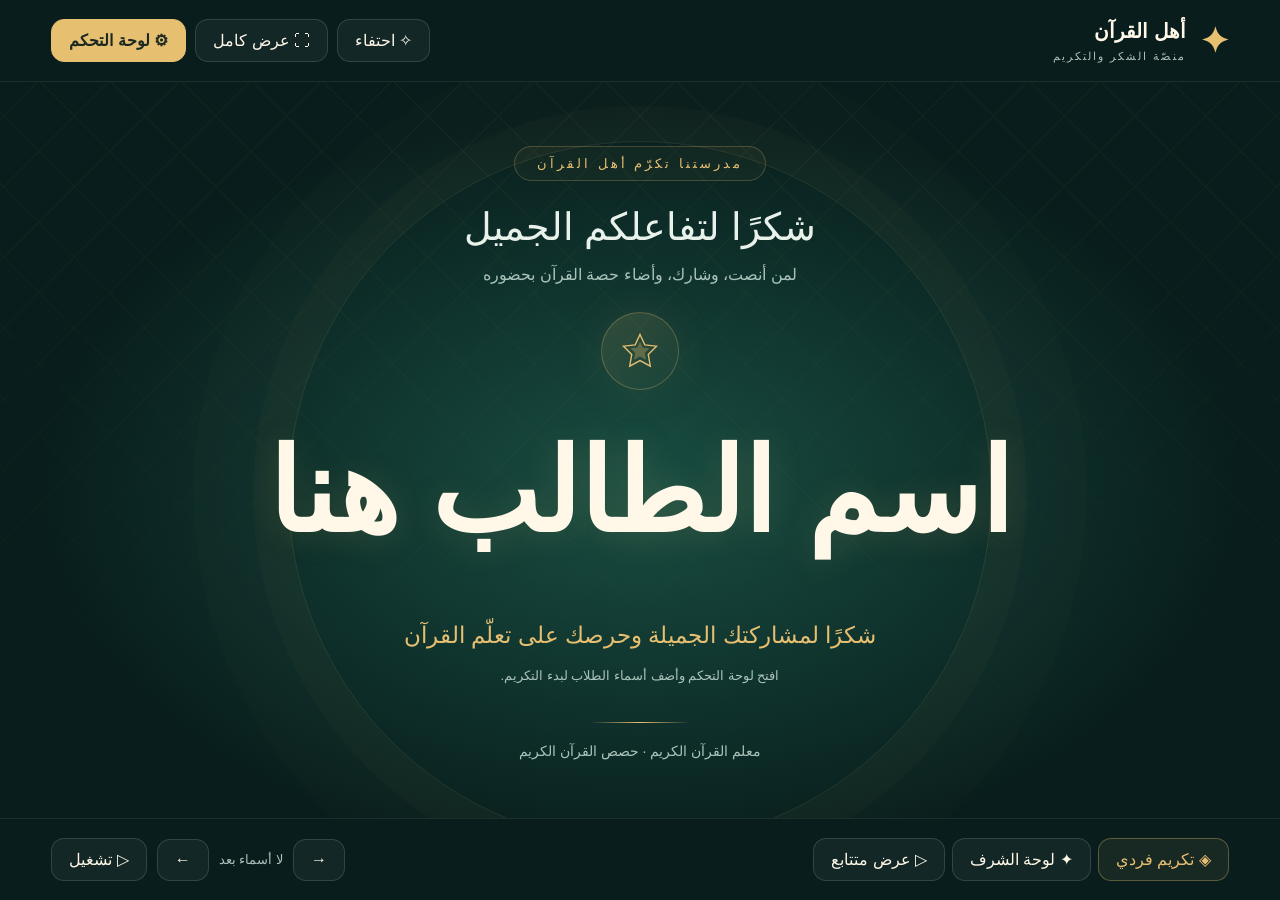
==== index.html @ ede88cbd "Add animated Arabic Quran appreciation board" ====
<!doctype html><html lang="ar" dir="rtl"><head><meta charset="utf-8"><meta name="viewport" content="width=device-width,initial-scale=1"><meta name="color-scheme" content="dark"><title>أهل القرآن — منصّة التكريم</title><style>
:root{--bg:#081d1c;--accent:#e7bf71;--glow:#2d8971;--text:#fff8e8;--muted:#aac3bb;--size:115px;--speed:7s}*{box-sizing:border-box}body{margin:0;background:var(--bg);color:var(--text);font-family:Tahoma,'Segoe UI',sans-serif;min-height:100dvh}button,input,select,textarea{font:inherit}button{cursor:pointer;border:1px solid #ffffff22;background:#ffffff0c;color:inherit;border-radius:13px;padding:11px 17px}button:hover{background:#ffffff18}button:focus-visible,input:focus-visible,select:focus-visible,textarea:focus-visible{outline:3px solid var(--accent);outline-offset:3px}[hidden]{display:none!important}.gold{background:var(--accent);border-color:var(--accent);color:#1b2821;font-weight:bold}.top{height:82px;display:flex;justify-content:space-between;align-items:center;padding:16px 4vw;border-bottom:1px solid #ffffff14;position:relative;z-index:2}.brand{display:flex;gap:14px;align-items:center;font-size:20px;font-weight:bold}.logo{color:var(--accent);font-size:35px}.brand small{display:block;font-weight:normal;font-size:11px;color:var(--muted);margin-top:7px;letter-spacing:2px}.tools{display:flex;gap:9px;align-items:center}.stage{min-height:calc(100dvh - 164px);position:relative;overflow:hidden;display:flex;flex-direction:column;align-items:center;justify-content:center;padding:40px 7vw 30px;text-align:center;isolation:isolate}.stage:before{content:'';position:absolute;inset:0;z-index:-2;background:radial-gradient(ellipse at 50% 55%,var(--glow),transparent 67%);opacity:.45}.pattern{position:absolute;inset:0;z-index:-1;opacity:.05;background-image:repeating-linear-gradient(45deg,transparent 0,transparent 48px,var(--accent) 49px,transparent 50px),repeating-linear-gradient(-45deg,transparent 0,transparent 48px,var(--accent) 49px,transparent 50px);mask-image:linear-gradient(to bottom,black,transparent)}.orb{position:absolute;width:55vw;height:55vw;border:1px solid #e7bf7120;border-radius:50%;top:8%;z-index:-1;box-shadow:0 0 0 35px #e7bf7105,0 0 0 95px #e7bf7103}.kicker{color:var(--accent);font-size:13px;letter-spacing:3px;padding:9px 22px;border:1px solid #e7bf713b;border-radius:50px;background:#e7bf7109}.stage h1{font-size:clamp(25px,3vw,42px);margin:23px 0 0;font-weight:normal;color:#e9f1eb}.sub{font-size:16px;color:var(--muted);margin:12px 0 23px;line-height:1.8}.medal{position:relative;display:grid;place-items:center;width:78px;height:78px;margin:0 auto 16px;color:var(--accent);border:1px solid #e7bf7144;border-radius:50%;background:linear-gradient(145deg,#e7bf7128,#e7bf7106);box-shadow:0 0 45px #e7bf7116}.medal svg{width:44px;height:44px}.name-wrap{width:100%;min-height:155px;display:grid;place-items:center}.hero-name{font-size:clamp(38px,8vw,var(--size));line-height:1.5;margin:0;max-width:100%;overflow-wrap:anywhere;color:var(--text);text-shadow:0 3px 35px #e7bf7125;font-weight:bold}.hero-name.enter{animation:nameIn 1.1s cubic-bezier(.16,1,.3,1) both}.class-line{display:flex;gap:12px;justify-content:center;align-items:center;flex-wrap:wrap;margin:13px 0 23px;color:var(--muted);font-size:17px}.class-line span{border:1px solid #ffffff19;background:#ffffff05;padding:7px 16px;border-radius:10px}.reason{color:var(--accent);font-size:23px;line-height:1.8;margin:0 auto;max-width:950px}.divider{width:100px;height:1px;background:linear-gradient(to right,transparent,var(--accent),transparent);margin:26px auto 16px}.signature{color:var(--muted);font-size:14px;line-height:1.8}.footer{min-height:82px;padding:15px 4vw;display:flex;align-items:center;justify-content:space-between;gap:15px;border-top:1px solid #ffffff14;position:relative;z-index:2}.mode-tabs{display:flex;gap:7px}.mode-tabs .active{border-color:#e7bf7155;background:#e7bf7112;color:var(--accent)}.navigation{display:flex;align-items:center;gap:10px}.counter{font-size:13px;color:var(--muted);min-width:60px}.progress{position:absolute;bottom:0;right:0;height:3px;background:var(--accent);width:0}.progress.running{animation:progress var(--speed) linear}.sparkles{position:absolute;inset:0;pointer-events:none;overflow:hidden}.spark{position:absolute;color:var(--accent);font-size:16px;opacity:0;animation:sparkle 4s ease-in-out infinite}.wall{display:grid;grid-template-columns:repeat(3,1fr);gap:18px;width:100%;margin:15px 0}.honor-card{position:relative;min-height:160px;background:linear-gradient(135deg,#ffffff0b,#ffffff03);border:1px solid #e7bf7133;border-radius:23px;padding:24px 18px;color:inherit;overflow:hidden;text-align:center;animation:nameIn .8s both}.honor-card:before{content:'✦';position:absolute;top:-18px;left:6px;font-size:100px;color:#e7bf7108}.honor-card b{display:block;font-size:clamp(23px,2.5vw,42px);line-height:1.6;overflow-wrap:anywhere}.honor-card small{display:block;color:var(--muted);margin-top:10px}.honor-card em{display:block;font-style:normal;color:var(--accent);font-size:13px;margin-top:10px}.drawer-backdrop{position:fixed;inset:0;background:#0008;backdrop-filter:blur(8px);z-index:20}.drawer{position:fixed;top:0;right:0;bottom:0;width:min(530px,100%);background:#0c2423;border-left:1px solid #ffffff20;z-index:21;overflow:auto;padding:26px;color:#f7f9f5;box-shadow:-20px 0 80px #0005}.drawer-header{display:flex;align-items:center;justify-content:space-between;position:sticky;top:-26px;background:#0c2423;padding:16px 0;z-index:2}.drawer h2{font-size:24px;margin:0}.section{padding:20px 0;border-top:1px solid #ffffff14}.section h3{font-size:15px;color:#e7bf71;margin:0 0 16px}.field{display:block;font-size:13px;color:#b7cec7;margin-bottom:13px}.field input,.field select,.field textarea{display:block;width:100%;margin-top:7px;border:1px solid #ffffff24;border-radius:11px;padding:11px;background:#071b1a;color:white;line-height:1.6}.field textarea{resize:vertical;min-height:115px}.row{display:flex;gap:12px}.row>*{flex:1;min-width:0}.hint{font-size:12px;color:#8dada3;line-height:1.8;margin:8px 0}.roster{margin-top:14px}.student-row{display:flex;gap:8px;align-items:center;border:1px solid #ffffff12;border-radius:12px;padding:9px;margin:7px 0}.student-row input{accent-color:#e7bf71;width:20px;height:20px}.student-row .student-info{flex:1;min-width:0}.student-info b{font-size:14px;overflow-wrap:anywhere}.student-info small{display:block;font-size:11px;color:#98b5ac;margin-top:4px}.student-row button{padding:5px 8px;font-size:12px}.toast{position:fixed;bottom:28px;left:50%;transform:translateX(-50%);background:#e7bf71;color:#142823;padding:13px 24px;z-index:30;border-radius:13px;box-shadow:0 8px 35px #0005;font-size:14px}.presentation .top,.presentation .footer{display:none}.presentation .stage{min-height:100dvh}.present-exit{position:fixed;left:18px;top:18px;z-index:9;opacity:.3}.present-exit:hover,.present-exit:focus-visible{opacity:1}.empty-note{font-size:13px;color:var(--muted);margin-top:12px}.theme-night{--bg:#101b35;--glow:#344e91;--accent:#d2c1ff;--muted:#bac5e3;--text:#fffaff}.theme-rose{--bg:#321629;--glow:#8b395a;--accent:#ffd19c;--muted:#d8b4c7;--text:#fff8f2}@keyframes nameIn{from{opacity:0;transform:translateY(32px) scale(.95);filter:blur(6px)}to{opacity:1;transform:none;filter:none}}@keyframes sparkle{50%{opacity:.55;transform:translateY(-14px) rotate(20deg)}}@keyframes progress{to{width:100%}}@media(max-width:750px){.top{height:auto;gap:12px;flex-wrap:wrap;padding:16px 20px}.brand{font-size:17px}.tools button{font-size:12px;padding:9px 12px}.stage{min-height:calc(100dvh - 190px);padding:28px 20px}.hero-name{font-size:clamp(38px,9vw,70px)}.name-wrap{min-height:100px}.reason{font-size:19px}.wall{grid-template-columns:repeat(2,1fr);gap:10px}.honor-card{padding:17px 10px;min-height:135px}.footer{flex-direction:column;padding:12px;gap:10px}.mode-tabs button{font-size:12px}.class-line{font-size:13px}.drawer{padding:20px}.sub{font-size:13px}.kicker{letter-spacing:1px}}@media(max-width:400px){.wall{grid-template-columns:1fr}.tools{flex-wrap:wrap}.drawer .row{flex-wrap:wrap}.drawer .row>*{flex-basis:100%}}@media(prefers-reduced-motion:reduce){*,*:before,*:after{animation:none!important;transition:none!important}.hero-name.enter{opacity:1;filter:none}.spark{display:none}}body.calm *{animation:none!important;transition:none!important}body.calm .spark{display:none}@media print{body{background:white!important;color:#123}.top,.footer,.drawer,.drawer-backdrop,.sparkles,.present-exit,.toast,.progress,.orb,.pattern{display:none!important}.stage{min-height:90vh;border:6px double #aa894c;color:#123;background:white;page-break-inside:avoid}.stage h1,.hero-name{color:#123!important;text-shadow:none}.reason,.kicker{color:#8a6729}.signature,.sub,.class-line{color:#567}.wall{grid-template-columns:repeat(2,1fr)}.honor-card{color:#123;border:1px solid #aa894c}.honor-card small{color:#456}.stage:before{display:none}}
</style></head><body><header class="top"><div class="brand"><span class="logo">✦</span><div>أهل القرآن<small>منصّة الشكر والتكريم</small></div></div><div class="tools"><button id="celebrate">✧ احتفاء</button><button id="present">⛶ عرض كامل</button><button class="gold" id="settings">⚙ لوحة التحكم</button></div></header><main class="stage" id="stage"><div class="pattern"></div><div class="orb"></div><div class="sparkles" id="sparkles" aria-hidden="true"></div><span class="kicker" id="schoolText"></span><h1 id="titleText"></h1><p class="sub" id="introText"></p><section id="spotlight" style="width:100%"><div class="medal"><svg viewBox="0 0 64 64" fill="none" aria-hidden="true"><path d="m32 8 7 15 17 2-12 12 3 17-15-8-15 8 3-17L8 25l17-2Z" stroke="currentColor" stroke-width="2"/><path d="m32 18 4 9 10 1-7 7 2 10-9-5-9 5 2-10-7-7 10-1Z" fill="currentColor" opacity=".3"/></svg></div><div class="name-wrap"><h2 class="hero-name enter" id="heroName"></h2></div><div class="class-line" id="classText"></div><p class="reason" id="reasonText"></p><p class="empty-note" id="emptyText" hidden>افتح لوحة التحكم وأضف أسماء الطلاب لبدء التكريم.</p></section><section class="wall" id="wall" hidden aria-label="لوحة المكرمين"></section><div class="divider"></div><div class="signature" id="signature"></div><div class="progress" id="progress"></div></main><footer class="footer"><div class="mode-tabs"><button data-mode="spotlight" class="active">◈ تكريم فردي</button><button data-mode="wall">✦ لوحة الشرف</button><button data-mode="carousel">▷ عرض متتابع</button></div><div class="navigation"><button id="previous" aria-label="الطالب السابق">→</button><span class="counter" id="counter"></span><button id="next" aria-label="الطالب التالي">←</button><button id="play">▷ تشغيل</button></div></footer><button class="present-exit" id="exitPresent" hidden>خروج من العرض · Esc</button><div class="drawer-backdrop" id="backdrop" hidden></div><aside class="drawer" id="drawer" hidden role="dialog" aria-modal="true" aria-labelledby="drawerTitle"><div class="drawer-header"><h2 id="drawerTitle">لوحة التحكم</h2><button id="closeSettings" aria-label="إغلاق لوحة التحكم">✕</button></div><div class="section"><h3>١ · هوية اللوحة</h3><label class="field">اسم المدرسة<input id="school" maxlength="100"></label><label class="field">عنوان التكريم<input id="heading" maxlength="100"></label><label class="field">عبارة التقديم<input id="intro" maxlength="180"></label><label class="field">عبارة الشكر الافتراضية<input id="message" maxlength="200"></label><div class="row"><label class="field">اسم المعلم<input id="teacher" maxlength="100"></label><label class="field">عنوان الحصة أو السورة<input id="lesson" maxlength="100"></label></div></div><div class="section"><h3>٢ · الطلاب والشُّعب</h3><div class="row"><label class="field">الصف<input id="newGrade" placeholder="الصف الأول" maxlength="50"></label><label class="field">الشعبة<input id="newSection" placeholder="أ" maxlength="50"></label></div><label class="field">الأسماء — اسم في كل سطر<textarea id="newNames" placeholder="اكتب أو الصق أسماء الطلاب هنا" maxlength="30000"></textarea></label><label class="field">سبب التكريم لهذه الأسماء<input id="newReason" placeholder="تفاعل جميل وتسميع متقن" maxlength="200"></label><button class="gold" id="addStudents">＋ إضافة الأسماء</button><p class="hint">يمكن جمع أكثر من صف وشعبة. الأسماء المحددة فقط تدخل العرض. اضغط الاسم لاختياره، أو «تعديل» لتحديث بياناته.</p><div class="row"><label class="field">تصفية الصف والشعبة<select id="classFilter"><option value="all">الكل</option></select></label><label class="field">البحث عن طالب<input id="search" placeholder="ابحث بالاسم"></label></div><div class="row"><button id="selectAll">تحديد النتائج</button><button id="deselectAll">إلغاء تحديد النتائج</button></div><button id="onlyFilter" style="width:100%;margin-top:10px">تكريم نتائج هذه الشعبة فقط</button><div id="roster" class="roster"></div><div id="editBox" hidden><h3 style="margin-top:20px">تعديل الطالب</h3><label class="field">الاسم<input id="editName" maxlength="140"></label><div class="row"><label class="field">الصف<input id="editGrade" maxlength="50"></label><label class="field">الشعبة<input id="editSection" maxlength="50"></label></div><label class="field">سبب التكريم<input id="editReason" maxlength="200"></label><div class="row"><button class="gold" id="saveStudent">حفظ التعديل</button><button id="cancelEdit">إلغاء</button></div></div></div><div class="section"><h3>٣ · المظهر والحركة</h3><div class="row"><label class="field">القالب<select id="theme"><option value="emerald">زمرد وذهب</option><option value="night">ليل بنفسجي</option><option value="rose">وردي ملكي</option></select></label><label class="field">مدة عرض الاسم<select id="duration"><option value="5">٥ ثوانٍ</option><option value="7">٧ ثوانٍ</option><option value="10">١٠ ثوانٍ</option><option value="15">١٥ ثانية</option></select></label></div><label class="field">حجم الاسم <input id="fontSize" type="range" min="65" max="180" step="5"></label><label class="field"><input id="motion" type="checkbox" style="display:inline;width:auto"> تفعيل الحركات والمؤثرات</label><p class="hint">يحترم العرض إعداد تقليل الحركة في الجهاز. العرض المتتابع يحتاج ضغط «تشغيل». لا توجد أصوات أثناء التلاوة.</p></div><div class="section"><h3>٤ · حفظ وطباعة</h3><div class="row"><button id="export">تنزيل نسخة البيانات</button><button id="import">استيراد نسخة</button></div><input id="importFile" type="file" accept="application/json,.json" hidden><button id="print" style="margin-top:12px;width:100%">طباعة لوحة التكريم الحالية</button><p class="hint">تُحفظ البيانات تلقائيًا في هذا المتصفح فقط. نزّل نسخة احتياطية قبل تغيير الجهاز. مشاركة نسخة البيانات تشارك الأسماء الموجودة فيها. النسخة المنشورة على GitHub تبدأ دون أسماء حقيقية.</p><p id="saveStatus" class="hint" role="status"></p></div></aside><div id="toast" class="toast" role="status" hidden></div>
<script>
'use strict';const $=id=>document.getElementById(id),KEY='quran-honor-board-v1',defaults={school:'مدرستنا تكرّم أهل القرآن',heading:'شكرًا لتفاعلكم الجميل',intro:'لمن أنصت، وشارك، وأضاء حصة القرآن بحضوره',message:'شكرًا لمشاركتك الجميلة وحرصك على تعلّم القرآن',teacher:'معلم القرآن الكريم',lesson:'حصص القرآن الكريم',theme:'emerald',duration:7,fontSize:115,motion:true,students:[]};let state=structuredClone(defaults),mode='spotlight',index=0,timer=null,editId=null,returnFocus=null,toastTimer;
function text(v,max=200){return typeof v==='string'?v.trim().slice(0,max):''}function validate(data){if(!data||typeof data!=='object'||!Array.isArray(data.students)||data.students.length>500)throw Error('صيغة البيانات غير صالحة');const clean={...defaults,students:[]};for(const k of ['school','heading','intro','message','teacher','lesson'])clean[k]=text(data[k])||defaults[k];clean.theme=['emerald','night','rose'].includes(data.theme)?data.theme:'emerald';clean.duration=[5,7,10,15].includes(Number(data.duration))?Number(data.duration):7;clean.fontSize=Math.max(65,Math.min(180,Number(data.fontSize)||115));clean.motion=data.motion!==false;clean.students=data.students.map((p,i)=>({id:crypto.randomUUID(),name:text(p.name,140),grade:text(p.grade,50),section:text(p.section,50),reason:text(p.reason),active:p.active!==false})).filter(p=>p.name);return clean}
try{const raw=localStorage.getItem(KEY);if(raw)state=validate(JSON.parse(raw))}catch{}
function notify(msg){$('toast').textContent=msg;$('toast').hidden=false;clearTimeout(toastTimer);toastTimer=setTimeout(()=>$('toast').hidden=true,3500)}function save(){try{localStorage.setItem(KEY,JSON.stringify(state));$('saveStatus').textContent='✓ محفوظ على هذا الجهاز'}catch{$('saveStatus').textContent='تعذّر الحفظ؛ نزّل نسخة البيانات للاحتفاظ بها.'}}
function selected(){return state.students.filter(s=>s.active)}function applyStyle(){document.body.classList.remove('theme-night','theme-rose');if(state.theme!=='emerald')document.body.classList.add('theme-'+state.theme);document.body.classList.toggle('calm',!state.motion);document.documentElement.style.setProperty('--size',state.fontSize+'px');document.documentElement.style.setProperty('--speed',state.duration+'s')}
function render(){applyStyle();const list=selected();if(index>=list.length)index=0;const p=list[index];$('schoolText').textContent=state.school;$('titleText').textContent=state.heading;$('introText').textContent=state.intro;$('signature').textContent=[state.teacher,state.lesson].filter(Boolean).join(' · ');$('spotlight').hidden=mode==='wall';$('wall').hidden=mode!=='wall';$('heroName').textContent=p?.name||'اسم الطالب هنا';$('heroName').classList.remove('enter');void $('heroName').offsetWidth;$('heroName').classList.add('enter');$('classText').replaceChildren();if(p)for(const value of [p.grade,p.section?'الشعبة '+p.section:''])if(value){const span=document.createElement('span');span.textContent=value;$('classText').append(span)}$('reasonText').textContent=p?.reason||state.message;$('emptyText').hidden=!!p;$('counter').textContent=list.length?(index+1)+' / '+list.length:'لا أسماء بعد';$('next').disabled=$('previous').disabled=mode==='wall'?list.length<=9:list.length<2;$('play').disabled=list.length<2||mode==='wall';document.querySelectorAll('[data-mode]').forEach(b=>{b.classList.toggle('active',b.dataset.mode===mode);b.setAttribute('aria-pressed',b.dataset.mode===mode?'true':'false')});$('wall').replaceChildren();const wallList=list.slice(index,index+9);if(!list.length){const empty=document.createElement('p');empty.textContent='أضف الطلاب من لوحة التحكم لتظهر لوحة الشرف.';$('wall').append(empty)}else for(const [i,s] of wallList.entries()){const card=document.createElement('button');card.className='honor-card';card.style.animationDelay=(i*.08)+'s';const star=document.createElement('span');star.textContent='✦';star.style.color='var(--accent)';const name=document.createElement('b');name.textContent=s.name;const cls=document.createElement('small');cls.textContent=[s.grade,s.section?'الشعبة '+s.section:''].filter(Boolean).join(' · ');const reason=document.createElement('em');reason.textContent=s.reason||state.message;card.append(star,name,cls,reason);card.onclick=()=>{stop();index=list.indexOf(s);mode='spotlight';render()};$('wall').append(card)}if(mode==='wall')$('counter').textContent=list.length?'لوحة '+(Math.floor(index/9)+1)+' / '+Math.ceil(list.length/9):'لا أسماء بعد';$('play').textContent=timer?'Ⅱ إيقاف':'▷ تشغيل';restartProgress();fitName()}
function fitName(){const el=$('heroName'),base=Math.min(state.fontSize,innerWidth*.08);el.style.fontSize='';if(innerWidth>750){let size=Math.min(state.fontSize,innerWidth*.1);el.style.fontSize=size+'px';while(el.scrollHeight>250&&size>46){size-=4;el.style.fontSize=size+'px'}}}
function restartProgress(){const p=$('progress');p.classList.remove('running');void p.offsetWidth;if(timer)p.classList.add('running')}
function stop(){clearInterval(timer);timer=null;$('play').textContent='▷ تشغيل';$('progress').classList.remove('running')}function play(){if(selected().length<2)return;if(mode==='wall')return;mode='carousel';stop();timer=setInterval(()=>{index=(index+1)%selected().length;render()},state.duration*1000);render()}function step(dir){stop();const n=selected().length;if(n){if(mode==='wall'){const pages=Math.ceil(n/9);index=((Math.floor(index/9)+dir+pages)%pages)*9}else index=(index+dir+n)%n;render()}}function openSettings(){stop();returnFocus=document.activeElement;syncForm();renderRoster();$('drawer').hidden=$('backdrop').hidden=false;$('closeSettings').focus()}function closeSettings(){$('drawer').hidden=$('backdrop').hidden=true;returnFocus?.focus()}
function syncForm(){for(const k of ['school','heading','intro','message','teacher','lesson','theme','duration','fontSize'])$(k).value=state[k];$('motion').checked=state.motion}
function rosterFiltered(){const group=$('classFilter').value,search=$('search').value.trim();return state.students.filter(s=>(group==='all'||JSON.stringify([s.grade,s.section])===group)&&(!search||s.name.includes(search)))}
function renderRoster(){const current=$('classFilter').value;const groups=[...new Set(state.students.map(s=>JSON.stringify([s.grade,s.section])))];$('classFilter').replaceChildren(new Option('كل الصفوف والشُّعب','all'));for(const group of groups){const [grade,sec]=JSON.parse(group);$('classFilter').add(new Option([grade||'دون صف',sec?'شعبة '+sec:''].filter(Boolean).join(' · '),group))}$('classFilter').value=groups.includes(current)?current:'all';$('roster').replaceChildren();const filtered=rosterFiltered();if(!filtered.length){const p=document.createElement('p');p.className='hint';p.textContent=state.students.length?'لا نتائج تطابق البحث.':'لم تُضَف أسماء بعد.';$('roster').append(p)}for(const p of filtered){const row=document.createElement('div');row.className='student-row';const check=document.createElement('input');check.type='checkbox';check.checked=p.active;check.setAttribute('aria-label','تكريم '+p.name);check.onchange=()=>{p.active=check.checked;stop();save();render()};const name=document.createElement('button');name.className='student-info';const b=document.createElement('b');b.textContent=p.name;const small=document.createElement('small');small.textContent=[p.grade,p.section?'الشعبة '+p.section:''].filter(Boolean).join(' · ');name.append(b,small);name.onclick=()=>{if(!p.active){p.active=true;save();renderRoster()}index=selected().findIndex(s=>s.id===p.id);mode='spotlight';render();closeSettings()};const edit=document.createElement('button');edit.textContent='تعديل';edit.onclick=()=>{editId=p.id;$('editBox').hidden=false;for(const k of ['Name','Grade','Section','Reason'])$('edit'+k).value=p[k.toLowerCase()];$('editName').focus()};const remove=document.createElement('button');remove.textContent='حذف';remove.setAttribute('aria-label','حذف '+p.name);remove.onclick=()=>{if(!confirm('حذف '+p.name+' من قائمة التكريم؟'))return;state.students=state.students.filter(s=>s.id!==p.id);if(editId===p.id)$('editBox').hidden=true;stop();save();renderRoster();render()};row.append(check,name,edit,remove);$('roster').append(row)}}
$('addStudents').onclick=()=>{const names=[...new Set($('newNames').value.split(/\r?\n/).map(v=>text(v,140)).filter(Boolean))],grade=text($('newGrade').value,50),section=text($('newSection').value,50),reason=text($('newReason').value);if(!names.length){notify('اكتب اسمًا واحدًا على الأقل');return}let count=0;for(const name of names)if(state.students.length<500&&!state.students.some(s=>s.name===name&&s.grade===grade&&s.section===section)){state.students.push({id:crypto.randomUUID(),name,grade,section,reason,active:true});count++}$('newNames').value='';save();renderRoster();render();notify(count?'أُضيف '+count+' طالبًا':'الأسماء موجودة مسبقًا أو بلغت القائمة ٥٠٠ طالب')};
for(const k of ['school','heading','intro','message','teacher','lesson','theme','duration','fontSize'])$(k).addEventListener('input',()=>{state[k]=['duration','fontSize'].includes(k)?Number($(k).value):$(k).value;save();render()});$('motion').onchange=()=>{state.motion=$('motion').checked;save();render()};$('saveStudent').onclick=()=>{const p=state.students.find(s=>s.id===editId);if(!p)return;const name=text($('editName').value,140);if(!name){notify('الاسم مطلوب');return}if(state.students.some(s=>s.id!==p.id&&s.name===name&&s.grade===text($('editGrade').value,50)&&s.section===text($('editSection').value,50))){notify('هذا الاسم موجود في الصف والشعبة نفسها');return}p.name=name;p.grade=text($('editGrade').value,50);p.section=text($('editSection').value,50);p.reason=text($('editReason').value);$('editBox').hidden=true;save();renderRoster();render();notify('تم حفظ التعديل')};$('cancelEdit').onclick=()=>$('editBox').hidden=true;$('search').oninput=renderRoster;$('classFilter').onchange=renderRoster;for(const [id,value]of [['selectAll',true],['deselectAll',false]])$(id).onclick=()=>{for(const p of rosterFiltered())p.active=value;stop();save();renderRoster();render()};
$('onlyFilter').onclick=()=>{const ids=new Set(rosterFiltered().map(p=>p.id));if(!ids.size){notify('لا نتائج لتكريمها');return}for(const p of state.students)p.active=ids.has(p.id);stop();index=0;save();renderRoster();render();notify('تم تخصيص العرض لنتائج التصفية')};$('settings').onclick=openSettings;$('closeSettings').onclick=$('backdrop').onclick=closeSettings;$('next').onclick=()=>step(1);$('previous').onclick=()=>step(-1);$('play').onclick=()=>timer?stop():play();document.querySelectorAll('[data-mode]').forEach(b=>b.onclick=()=>{stop();mode=b.dataset.mode;index=0;render()});$('present').onclick=async()=>{document.body.classList.add('presentation');$('exitPresent').hidden=false;try{await document.documentElement.requestFullscreen()}catch{}fitName()};function exitPresentation(){document.body.classList.remove('presentation');$('exitPresent').hidden=true;if(document.fullscreenElement)document.exitFullscreen().catch(()=>{});fitName()}$('exitPresent').onclick=exitPresentation;document.addEventListener('fullscreenchange',()=>{if(!document.fullscreenElement)exitPresentation()});$('celebrate').onclick=()=>{if(!state.motion)return;for(const s of $('sparkles').children){s.style.animation='none';void s.offsetWidth;s.style.animation='sparkle 2s ease-in-out 2';s.style.fontSize='28px'}};
$('export').onclick=()=>{const blob=new Blob([JSON.stringify({version:1,...state},null,2)],{type:'application/json'}),url=URL.createObjectURL(blob),a=document.createElement('a');a.href=url;a.download='بيانات لوحة تكريم القرآن.json';a.click();setTimeout(()=>URL.revokeObjectURL(url),1000);notify('تم تنزيل نسخة البيانات')};$('import').onclick=()=>$('importFile').click();$('importFile').onchange=async e=>{const file=e.target.files[0];if(!file)return;try{if(file.size>1000000)throw Error();const next=validate(JSON.parse(await file.text()));if(!confirm('استبدال بيانات اللوحة بالنسخة المختارة؟ نزّل نسخة بياناتك الحالية إن احتجتها.'))return;stop();state=next;index=0;save();syncForm();renderRoster();render();notify('تم استيراد البيانات')}catch{notify('تعذّر الاستيراد: اختر نسخة JSON صالحة من هذه اللوحة')}finally{e.target.value=''}};$('print').onclick=()=>{closeSettings();stop();window.print()};
document.addEventListener('keydown',e=>{const editable=['INPUT','TEXTAREA','SELECT'].includes(document.activeElement?.tagName);if(e.key==='Escape'){if(!$('drawer').hidden)closeSettings();else exitPresentation();return}if(!$('drawer').hidden){if(e.key==='Tab'){const nodes=[...$('drawer').querySelectorAll('button,input,select,textarea')].filter(n=>!n.disabled&&n.getClientRects().length),first=nodes[0],last=nodes.at(-1);if(e.shiftKey&&document.activeElement===first){e.preventDefault();last.focus()}else if(!e.shiftKey&&document.activeElement===last){e.preventDefault();first.focus()}}return}if(editable)return;if(e.key==='ArrowLeft'){e.preventDefault();step(1)}if(e.key==='ArrowRight'){e.preventDefault();step(-1)}if(e.code==='Space'){e.preventDefault();timer?stop():play()}});window.addEventListener('resize',fitName);document.addEventListener('visibilitychange',()=>{if(document.hidden)stop()});for(let i=0;i<22;i++){const s=document.createElement('span');s.className='spark';s.textContent=i%3?'✦':'·';s.style.left=(Math.random()*100)+'%';s.style.top=(Math.random()*100)+'%';s.style.animationDelay=(Math.random()*5)+'s';$('sparkles').append(s)}syncForm();render();
</script></body></html>
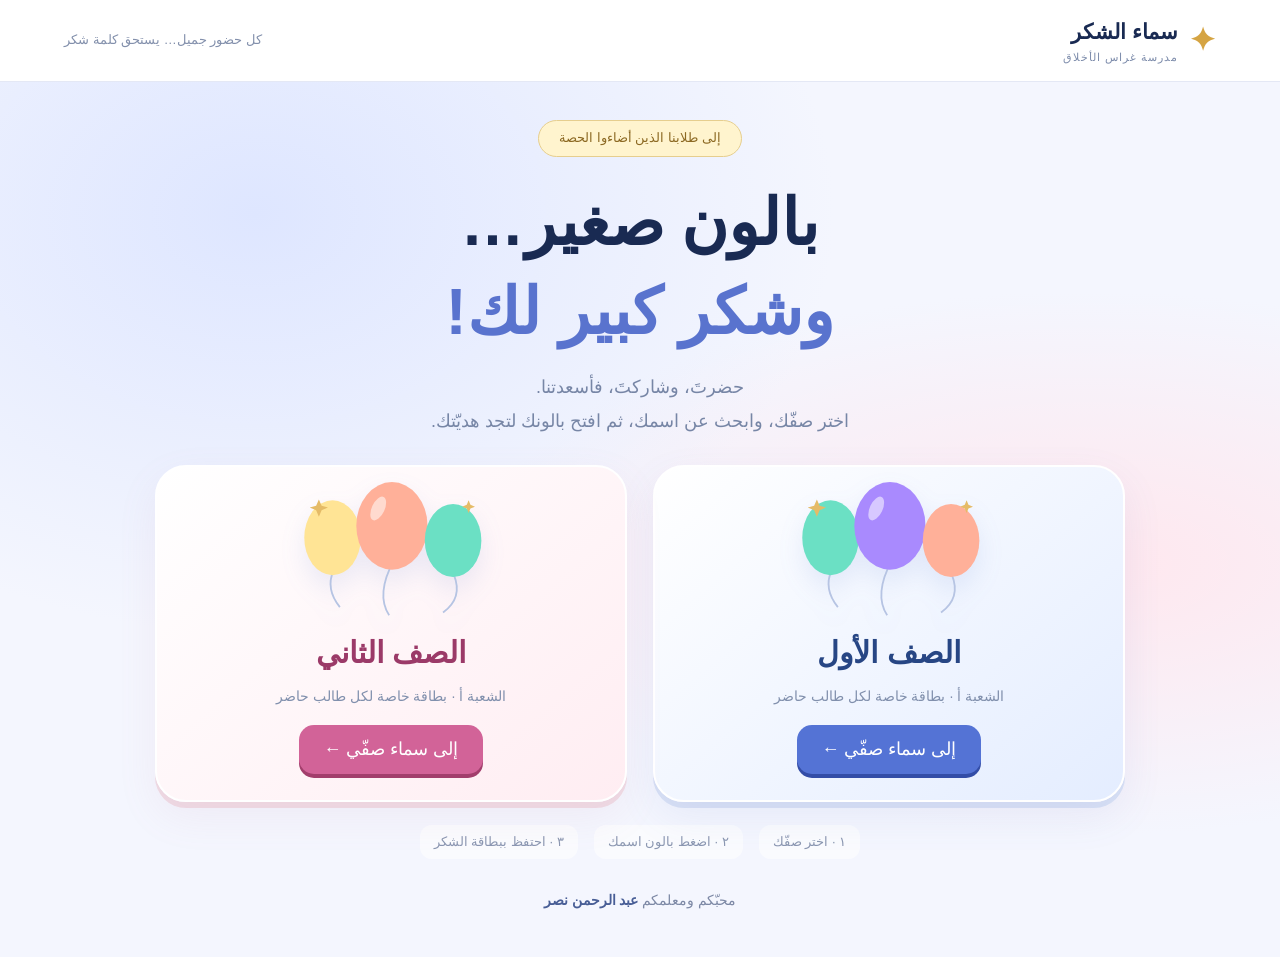
==== commit 2e9c9622: "Replace teacher dashboard with student balloon thank-you experience and approved attendee names" ====
--- a/index.html
+++ b/index.html
@@ -1,22 +1,18 @@
-<!doctype html><html lang="ar" dir="rtl"><head><meta charset="utf-8"><meta name="viewport" content="width=device-width,initial-scale=1"><meta name="color-scheme" content="dark"><title>أهل القرآن — منصّة التكريم</title><style>
-:root{--bg:#081d1c;--accent:#e7bf71;--glow:#2d8971;--text:#fff8e8;--muted:#aac3bb;--size:115px;--speed:7s}*{box-sizing:border-box}body{margin:0;background:var(--bg);color:var(--text);font-family:Tahoma,'Segoe UI',sans-serif;min-height:100dvh}button,input,select,textarea{font:inherit}button{cursor:pointer;border:1px solid #ffffff22;background:#ffffff0c;color:inherit;border-radius:13px;padding:11px 17px}button:hover{background:#ffffff18}button:focus-visible,input:focus-visible,select:focus-visible,textarea:focus-visible{outline:3px solid var(--accent);outline-offset:3px}[hidden]{display:none!important}.gold{background:var(--accent);border-color:var(--accent);color:#1b2821;font-weight:bold}.top{height:82px;display:flex;justify-content:space-between;align-items:center;padding:16px 4vw;border-bottom:1px solid #ffffff14;position:relative;z-index:2}.brand{display:flex;gap:14px;align-items:center;font-size:20px;font-weight:bold}.logo{color:var(--accent);font-size:35px}.brand small{display:block;font-weight:normal;font-size:11px;color:var(--muted);margin-top:7px;letter-spacing:2px}.tools{display:flex;gap:9px;align-items:center}.stage{min-height:calc(100dvh - 164px);position:relative;overflow:hidden;display:flex;flex-direction:column;align-items:center;justify-content:center;padding:40px 7vw 30px;text-align:center;isolation:isolate}.stage:before{content:'';position:absolute;inset:0;z-index:-2;background:radial-gradient(ellipse at 50% 55%,var(--glow),transparent 67%);opacity:.45}.pattern{position:absolute;inset:0;z-index:-1;opacity:.05;background-image:repeating-linear-gradient(45deg,transparent 0,transparent 48px,var(--accent) 49px,transparent 50px),repeating-linear-gradient(-45deg,transparent 0,transparent 48px,var(--accent) 49px,transparent 50px);mask-image:linear-gradient(to bottom,black,transparent)}.orb{position:absolute;width:55vw;height:55vw;border:1px solid #e7bf7120;border-radius:50%;top:8%;z-index:-1;box-shadow:0 0 0 35px #e7bf7105,0 0 0 95px #e7bf7103}.kicker{color:var(--accent);font-size:13px;letter-spacing:3px;padding:9px 22px;border:1px solid #e7bf713b;border-radius:50px;background:#e7bf7109}.stage h1{font-size:clamp(25px,3vw,42px);margin:23px 0 0;font-weight:normal;color:#e9f1eb}.sub{font-size:16px;color:var(--muted);margin:12px 0 23px;line-height:1.8}.medal{position:relative;display:grid;place-items:center;width:78px;height:78px;margin:0 auto 16px;color:var(--accent);border:1px solid #e7bf7144;border-radius:50%;background:linear-gradient(145deg,#e7bf7128,#e7bf7106);box-shadow:0 0 45px #e7bf7116}.medal svg{width:44px;height:44px}.name-wrap{width:100%;min-height:155px;display:grid;place-items:center}.hero-name{font-size:clamp(38px,8vw,var(--size));line-height:1.5;margin:0;max-width:100%;overflow-wrap:anywhere;color:var(--text);text-shadow:0 3px 35px #e7bf7125;font-weight:bold}.hero-name.enter{animation:nameIn 1.1s cubic-bezier(.16,1,.3,1) both}.class-line{display:flex;gap:12px;justify-content:center;align-items:center;flex-wrap:wrap;margin:13px 0 23px;color:var(--muted);font-size:17px}.class-line span{border:1px solid #ffffff19;background:#ffffff05;padding:7px 16px;border-radius:10px}.reason{color:var(--accent);font-size:23px;line-height:1.8;margin:0 auto;max-width:950px}.divider{width:100px;height:1px;background:linear-gradient(to right,transparent,var(--accent),transparent);margin:26px auto 16px}.signature{color:var(--muted);font-size:14px;line-height:1.8}.footer{min-height:82px;padding:15px 4vw;display:flex;align-items:center;justify-content:space-between;gap:15px;border-top:1px solid #ffffff14;position:relative;z-index:2}.mode-tabs{display:flex;gap:7px}.mode-tabs .active{border-color:#e7bf7155;background:#e7bf7112;color:var(--accent)}.navigation{display:flex;align-items:center;gap:10px}.counter{font-size:13px;color:var(--muted);min-width:60px}.progress{position:absolute;bottom:0;right:0;height:3px;background:var(--accent);width:0}.progress.running{animation:progress var(--speed) linear}.sparkles{position:absolute;inset:0;pointer-events:none;overflow:hidden}.spark{position:absolute;color:var(--accent);font-size:16px;opacity:0;animation:sparkle 4s ease-in-out infinite}.wall{display:grid;grid-template-columns:repeat(3,1fr);gap:18px;width:100%;margin:15px 0}.honor-card{position:relative;min-height:160px;background:linear-gradient(135deg,#ffffff0b,#ffffff03);border:1px solid #e7bf7133;border-radius:23px;padding:24px 18px;color:inherit;overflow:hidden;text-align:center;animation:nameIn .8s both}.honor-card:before{content:'✦';position:absolute;top:-18px;left:6px;font-size:100px;color:#e7bf7108}.honor-card b{display:block;font-size:clamp(23px,2.5vw,42px);line-height:1.6;overflow-wrap:anywhere}.honor-card small{display:block;color:var(--muted);margin-top:10px}.honor-card em{display:block;font-style:normal;color:var(--accent);font-size:13px;margin-top:10px}.drawer-backdrop{position:fixed;inset:0;background:#0008;backdrop-filter:blur(8px);z-index:20}.drawer{position:fixed;top:0;right:0;bottom:0;width:min(530px,100%);background:#0c2423;border-left:1px solid #ffffff20;z-index:21;overflow:auto;padding:26px;color:#f7f9f5;box-shadow:-20px 0 80px #0005}.drawer-header{display:flex;align-items:center;justify-content:space-between;position:sticky;top:-26px;background:#0c2423;padding:16px 0;z-index:2}.drawer h2{font-size:24px;margin:0}.section{padding:20px 0;border-top:1px solid #ffffff14}.section h3{font-size:15px;color:#e7bf71;margin:0 0 16px}.field{display:block;font-size:13px;color:#b7cec7;margin-bottom:13px}.field input,.field select,.field textarea{display:block;width:100%;margin-top:7px;border:1px solid #ffffff24;border-radius:11px;padding:11px;background:#071b1a;color:white;line-height:1.6}.field textarea{resize:vertical;min-height:115px}.row{display:flex;gap:12px}.row>*{flex:1;min-width:0}.hint{font-size:12px;color:#8dada3;line-height:1.8;margin:8px 0}.roster{margin-top:14px}.student-row{display:flex;gap:8px;align-items:center;border:1px solid #ffffff12;border-radius:12px;padding:9px;margin:7px 0}.student-row input{accent-color:#e7bf71;width:20px;height:20px}.student-row .student-info{flex:1;min-width:0}.student-info b{font-size:14px;overflow-wrap:anywhere}.student-info small{display:block;font-size:11px;color:#98b5ac;margin-top:4px}.student-row button{padding:5px 8px;font-size:12px}.toast{position:fixed;bottom:28px;left:50%;transform:translateX(-50%);background:#e7bf71;color:#142823;padding:13px 24px;z-index:30;border-radius:13px;box-shadow:0 8px 35px #0005;font-size:14px}.presentation .top,.presentation .footer{display:none}.presentation .stage{min-height:100dvh}.present-exit{position:fixed;left:18px;top:18px;z-index:9;opacity:.3}.present-exit:hover,.present-exit:focus-visible{opacity:1}.empty-note{font-size:13px;color:var(--muted);margin-top:12px}.theme-night{--bg:#101b35;--glow:#344e91;--accent:#d2c1ff;--muted:#bac5e3;--text:#fffaff}.theme-rose{--bg:#321629;--glow:#8b395a;--accent:#ffd19c;--muted:#d8b4c7;--text:#fff8f2}@keyframes nameIn{from{opacity:0;transform:translateY(32px) scale(.95);filter:blur(6px)}to{opacity:1;transform:none;filter:none}}@keyframes sparkle{50%{opacity:.55;transform:translateY(-14px) rotate(20deg)}}@keyframes progress{to{width:100%}}@media(max-width:750px){.top{height:auto;gap:12px;flex-wrap:wrap;padding:16px 20px}.brand{font-size:17px}.tools button{font-size:12px;padding:9px 12px}.stage{min-height:calc(100dvh - 190px);padding:28px 20px}.hero-name{font-size:clamp(38px,9vw,70px)}.name-wrap{min-height:100px}.reason{font-size:19px}.wall{grid-template-columns:repeat(2,1fr);gap:10px}.honor-card{padding:17px 10px;min-height:135px}.footer{flex-direction:column;padding:12px;gap:10px}.mode-tabs button{font-size:12px}.class-line{font-size:13px}.drawer{padding:20px}.sub{font-size:13px}.kicker{letter-spacing:1px}}@media(max-width:400px){.wall{grid-template-columns:1fr}.tools{flex-wrap:wrap}.drawer .row{flex-wrap:wrap}.drawer .row>*{flex-basis:100%}}@media(prefers-reduced-motion:reduce){*,*:before,*:after{animation:none!important;transition:none!important}.hero-name.enter{opacity:1;filter:none}.spark{display:none}}body.calm *{animation:none!important;transition:none!important}body.calm .spark{display:none}@media print{body{background:white!important;color:#123}.top,.footer,.drawer,.drawer-backdrop,.sparkles,.present-exit,.toast,.progress,.orb,.pattern{display:none!important}.stage{min-height:90vh;border:6px double #aa894c;color:#123;background:white;page-break-inside:avoid}.stage h1,.hero-name{color:#123!important;text-shadow:none}.reason,.kicker{color:#8a6729}.signature,.sub,.class-line{color:#567}.wall{grid-template-columns:repeat(2,1fr)}.honor-card{color:#123;border:1px solid #aa894c}.honor-card small{color:#456}.stage:before{display:none}}
-</style></head><body><header class="top"><div class="brand"><span class="logo">✦</span><div>أهل القرآن<small>منصّة الشكر والتكريم</small></div></div><div class="tools"><button id="celebrate">✧ احتفاء</button><button id="present">⛶ عرض كامل</button><button class="gold" id="settings">⚙ لوحة التحكم</button></div></header><main class="stage" id="stage"><div class="pattern"></div><div class="orb"></div><div class="sparkles" id="sparkles" aria-hidden="true"></div><span class="kicker" id="schoolText"></span><h1 id="titleText"></h1><p class="sub" id="introText"></p><section id="spotlight" style="width:100%"><div class="medal"><svg viewBox="0 0 64 64" fill="none" aria-hidden="true"><path d="m32 8 7 15 17 2-12 12 3 17-15-8-15 8 3-17L8 25l17-2Z" stroke="currentColor" stroke-width="2"/><path d="m32 18 4 9 10 1-7 7 2 10-9-5-9 5 2-10-7-7 10-1Z" fill="currentColor" opacity=".3"/></svg></div><div class="name-wrap"><h2 class="hero-name enter" id="heroName"></h2></div><div class="class-line" id="classText"></div><p class="reason" id="reasonText"></p><p class="empty-note" id="emptyText" hidden>افتح لوحة التحكم وأضف أسماء الطلاب لبدء التكريم.</p></section><section class="wall" id="wall" hidden aria-label="لوحة المكرمين"></section><div class="divider"></div><div class="signature" id="signature"></div><div class="progress" id="progress"></div></main><footer class="footer"><div class="mode-tabs"><button data-mode="spotlight" class="active">◈ تكريم فردي</button><button data-mode="wall">✦ لوحة الشرف</button><button data-mode="carousel">▷ عرض متتابع</button></div><div class="navigation"><button id="previous" aria-label="الطالب السابق">→</button><span class="counter" id="counter"></span><button id="next" aria-label="الطالب التالي">←</button><button id="play">▷ تشغيل</button></div></footer><button class="present-exit" id="exitPresent" hidden>خروج من العرض · Esc</button><div class="drawer-backdrop" id="backdrop" hidden></div><aside class="drawer" id="drawer" hidden role="dialog" aria-modal="true" aria-labelledby="drawerTitle"><div class="drawer-header"><h2 id="drawerTitle">لوحة التحكم</h2><button id="closeSettings" aria-label="إغلاق لوحة التحكم">✕</button></div><div class="section"><h3>١ · هوية اللوحة</h3><label class="field">اسم المدرسة<input id="school" maxlength="100"></label><label class="field">عنوان التكريم<input id="heading" maxlength="100"></label><label class="field">عبارة التقديم<input id="intro" maxlength="180"></label><label class="field">عبارة الشكر الافتراضية<input id="message" maxlength="200"></label><div class="row"><label class="field">اسم المعلم<input id="teacher" maxlength="100"></label><label class="field">عنوان الحصة أو السورة<input id="lesson" maxlength="100"></label></div></div><div class="section"><h3>٢ · الطلاب والشُّعب</h3><div class="row"><label class="field">الصف<input id="newGrade" placeholder="الصف الأول" maxlength="50"></label><label class="field">الشعبة<input id="newSection" placeholder="أ" maxlength="50"></label></div><label class="field">الأسماء — اسم في كل سطر<textarea id="newNames" placeholder="اكتب أو الصق أسماء الطلاب هنا" maxlength="30000"></textarea></label><label class="field">سبب التكريم لهذه الأسماء<input id="newReason" placeholder="تفاعل جميل وتسميع متقن" maxlength="200"></label><button class="gold" id="addStudents">＋ إضافة الأسماء</button><p class="hint">يمكن جمع أكثر من صف وشعبة. الأسماء المحددة فقط تدخل العرض. اضغط الاسم لاختياره، أو «تعديل» لتحديث بياناته.</p><div class="row"><label class="field">تصفية الصف والشعبة<select id="classFilter"><option value="all">الكل</option></select></label><label class="field">البحث عن طالب<input id="search" placeholder="ابحث بالاسم"></label></div><div class="row"><button id="selectAll">تحديد النتائج</button><button id="deselectAll">إلغاء تحديد النتائج</button></div><button id="onlyFilter" style="width:100%;margin-top:10px">تكريم نتائج هذه الشعبة فقط</button><div id="roster" class="roster"></div><div id="editBox" hidden><h3 style="margin-top:20px">تعديل الطالب</h3><label class="field">الاسم<input id="editName" maxlength="140"></label><div class="row"><label class="field">الصف<input id="editGrade" maxlength="50"></label><label class="field">الشعبة<input id="editSection" maxlength="50"></label></div><label class="field">سبب التكريم<input id="editReason" maxlength="200"></label><div class="row"><button class="gold" id="saveStudent">حفظ التعديل</button><button id="cancelEdit">إلغاء</button></div></div></div><div class="section"><h3>٣ · المظهر والحركة</h3><div class="row"><label class="field">القالب<select id="theme"><option value="emerald">زمرد وذهب</option><option value="night">ليل بنفسجي</option><option value="rose">وردي ملكي</option></select></label><label class="field">مدة عرض الاسم<select id="duration"><option value="5">٥ ثوانٍ</option><option value="7">٧ ثوانٍ</option><option value="10">١٠ ثوانٍ</option><option value="15">١٥ ثانية</option></select></label></div><label class="field">حجم الاسم <input id="fontSize" type="range" min="65" max="180" step="5"></label><label class="field"><input id="motion" type="checkbox" style="display:inline;width:auto"> تفعيل الحركات والمؤثرات</label><p class="hint">يحترم العرض إعداد تقليل الحركة في الجهاز. العرض المتتابع يحتاج ضغط «تشغيل». لا توجد أصوات أثناء التلاوة.</p></div><div class="section"><h3>٤ · حفظ وطباعة</h3><div class="row"><button id="export">تنزيل نسخة البيانات</button><button id="import">استيراد نسخة</button></div><input id="importFile" type="file" accept="application/json,.json" hidden><button id="print" style="margin-top:12px;width:100%">طباعة لوحة التكريم الحالية</button><p class="hint">تُحفظ البيانات تلقائيًا في هذا المتصفح فقط. نزّل نسخة احتياطية قبل تغيير الجهاز. مشاركة نسخة البيانات تشارك الأسماء الموجودة فيها. النسخة المنشورة على GitHub تبدأ دون أسماء حقيقية.</p><p id="saveStatus" class="hint" role="status"></p></div></aside><div id="toast" class="toast" role="status" hidden></div>
-<script>
-'use strict';const $=id=>document.getElementById(id),KEY='quran-honor-board-v1',defaults={school:'مدرستنا تكرّم أهل القرآن',heading:'شكرًا لتفاعلكم الجميل',intro:'لمن أنصت، وشارك، وأضاء حصة القرآن بحضوره',message:'شكرًا لمشاركتك الجميلة وحرصك على تعلّم القرآن',teacher:'معلم القرآن الكريم',lesson:'حصص القرآن الكريم',theme:'emerald',duration:7,fontSize:115,motion:true,students:[]};let state=structuredClone(defaults),mode='spotlight',index=0,timer=null,editId=null,returnFocus=null,toastTimer;
-function text(v,max=200){return typeof v==='string'?v.trim().slice(0,max):''}function validate(data){if(!data||typeof data!=='object'||!Array.isArray(data.students)||data.students.length>500)throw Error('صيغة البيانات غير صالحة');const clean={...defaults,students:[]};for(const k of ['school','heading','intro','message','teacher','lesson'])clean[k]=text(data[k])||defaults[k];clean.theme=['emerald','night','rose'].includes(data.theme)?data.theme:'emerald';clean.duration=[5,7,10,15].includes(Number(data.duration))?Number(data.duration):7;clean.fontSize=Math.max(65,Math.min(180,Number(data.fontSize)||115));clean.motion=data.motion!==false;clean.students=data.students.map((p,i)=>({id:crypto.randomUUID(),name:text(p.name,140),grade:text(p.grade,50),section:text(p.section,50),reason:text(p.reason),active:p.active!==false})).filter(p=>p.name);return clean}
-try{const raw=localStorage.getItem(KEY);if(raw)state=validate(JSON.parse(raw))}catch{}
-function notify(msg){$('toast').textContent=msg;$('toast').hidden=false;clearTimeout(toastTimer);toastTimer=setTimeout(()=>$('toast').hidden=true,3500)}function save(){try{localStorage.setItem(KEY,JSON.stringify(state));$('saveStatus').textContent='✓ محفوظ على هذا الجهاز'}catch{$('saveStatus').textContent='تعذّر الحفظ؛ نزّل نسخة البيانات للاحتفاظ بها.'}}
-function selected(){return state.students.filter(s=>s.active)}function applyStyle(){document.body.classList.remove('theme-night','theme-rose');if(state.theme!=='emerald')document.body.classList.add('theme-'+state.theme);document.body.classList.toggle('calm',!state.motion);document.documentElement.style.setProperty('--size',state.fontSize+'px');document.documentElement.style.setProperty('--speed',state.duration+'s')}
-function render(){applyStyle();const list=selected();if(index>=list.length)index=0;const p=list[index];$('schoolText').textContent=state.school;$('titleText').textContent=state.heading;$('introText').textContent=state.intro;$('signature').textContent=[state.teacher,state.lesson].filter(Boolean).join(' · ');$('spotlight').hidden=mode==='wall';$('wall').hidden=mode!=='wall';$('heroName').textContent=p?.name||'اسم الطالب هنا';$('heroName').classList.remove('enter');void $('heroName').offsetWidth;$('heroName').classList.add('enter');$('classText').replaceChildren();if(p)for(const value of [p.grade,p.section?'الشعبة '+p.section:''])if(value){const span=document.createElement('span');span.textContent=value;$('classText').append(span)}$('reasonText').textContent=p?.reason||state.message;$('emptyText').hidden=!!p;$('counter').textContent=list.length?(index+1)+' / '+list.length:'لا أسماء بعد';$('next').disabled=$('previous').disabled=mode==='wall'?list.length<=9:list.length<2;$('play').disabled=list.length<2||mode==='wall';document.querySelectorAll('[data-mode]').forEach(b=>{b.classList.toggle('active',b.dataset.mode===mode);b.setAttribute('aria-pressed',b.dataset.mode===mode?'true':'false')});$('wall').replaceChildren();const wallList=list.slice(index,index+9);if(!list.length){const empty=document.createElement('p');empty.textContent='أضف الطلاب من لوحة التحكم لتظهر لوحة الشرف.';$('wall').append(empty)}else for(const [i,s] of wallList.entries()){const card=document.createElement('button');card.className='honor-card';card.style.animationDelay=(i*.08)+'s';const star=document.createElement('span');star.textContent='✦';star.style.color='var(--accent)';const name=document.createElement('b');name.textContent=s.name;const cls=document.createElement('small');cls.textContent=[s.grade,s.section?'الشعبة '+s.section:''].filter(Boolean).join(' · ');const reason=document.createElement('em');reason.textContent=s.reason||state.message;card.append(star,name,cls,reason);card.onclick=()=>{stop();index=list.indexOf(s);mode='spotlight';render()};$('wall').append(card)}if(mode==='wall')$('counter').textContent=list.length?'لوحة '+(Math.floor(index/9)+1)+' / '+Math.ceil(list.length/9):'لا أسماء بعد';$('play').textContent=timer?'Ⅱ إيقاف':'▷ تشغيل';restartProgress();fitName()}
-function fitName(){const el=$('heroName'),base=Math.min(state.fontSize,innerWidth*.08);el.style.fontSize='';if(innerWidth>750){let size=Math.min(state.fontSize,innerWidth*.1);el.style.fontSize=size+'px';while(el.scrollHeight>250&&size>46){size-=4;el.style.fontSize=size+'px'}}}
-function restartProgress(){const p=$('progress');p.classList.remove('running');void p.offsetWidth;if(timer)p.classList.add('running')}
-function stop(){clearInterval(timer);timer=null;$('play').textContent='▷ تشغيل';$('progress').classList.remove('running')}function play(){if(selected().length<2)return;if(mode==='wall')return;mode='carousel';stop();timer=setInterval(()=>{index=(index+1)%selected().length;render()},state.duration*1000);render()}function step(dir){stop();const n=selected().length;if(n){if(mode==='wall'){const pages=Math.ceil(n/9);index=((Math.floor(index/9)+dir+pages)%pages)*9}else index=(index+dir+n)%n;render()}}function openSettings(){stop();returnFocus=document.activeElement;syncForm();renderRoster();$('drawer').hidden=$('backdrop').hidden=false;$('closeSettings').focus()}function closeSettings(){$('drawer').hidden=$('backdrop').hidden=true;returnFocus?.focus()}
-function syncForm(){for(const k of ['school','heading','intro','message','teacher','lesson','theme','duration','fontSize'])$(k).value=state[k];$('motion').checked=state.motion}
-function rosterFiltered(){const group=$('classFilter').value,search=$('search').value.trim();return state.students.filter(s=>(group==='all'||JSON.stringify([s.grade,s.section])===group)&&(!search||s.name.includes(search)))}
-function renderRoster(){const current=$('classFilter').value;const groups=[...new Set(state.students.map(s=>JSON.stringify([s.grade,s.section])))];$('classFilter').replaceChildren(new Option('كل الصفوف والشُّعب','all'));for(const group of groups){const [grade,sec]=JSON.parse(group);$('classFilter').add(new Option([grade||'دون صف',sec?'شعبة '+sec:''].filter(Boolean).join(' · '),group))}$('classFilter').value=groups.includes(current)?current:'all';$('roster').replaceChildren();const filtered=rosterFiltered();if(!filtered.length){const p=document.createElement('p');p.className='hint';p.textContent=state.students.length?'لا نتائج تطابق البحث.':'لم تُضَف أسماء بعد.';$('roster').append(p)}for(const p of filtered){const row=document.createElement('div');row.className='student-row';const check=document.createElement('input');check.type='checkbox';check.checked=p.active;check.setAttribute('aria-label','تكريم '+p.name);check.onchange=()=>{p.active=check.checked;stop();save();render()};const name=document.createElement('button');name.className='student-info';const b=document.createElement('b');b.textContent=p.name;const small=document.createElement('small');small.textContent=[p.grade,p.section?'الشعبة '+p.section:''].filter(Boolean).join(' · ');name.append(b,small);name.onclick=()=>{if(!p.active){p.active=true;save();renderRoster()}index=selected().findIndex(s=>s.id===p.id);mode='spotlight';render();closeSettings()};const edit=document.createElement('button');edit.textContent='تعديل';edit.onclick=()=>{editId=p.id;$('editBox').hidden=false;for(const k of ['Name','Grade','Section','Reason'])$('edit'+k).value=p[k.toLowerCase()];$('editName').focus()};const remove=document.createElement('button');remove.textContent='حذف';remove.setAttribute('aria-label','حذف '+p.name);remove.onclick=()=>{if(!confirm('حذف '+p.name+' من قائمة التكريم؟'))return;state.students=state.students.filter(s=>s.id!==p.id);if(editId===p.id)$('editBox').hidden=true;stop();save();renderRoster();render()};row.append(check,name,edit,remove);$('roster').append(row)}}
-$('addStudents').onclick=()=>{const names=[...new Set($('newNames').value.split(/\r?\n/).map(v=>text(v,140)).filter(Boolean))],grade=text($('newGrade').value,50),section=text($('newSection').value,50),reason=text($('newReason').value);if(!names.length){notify('اكتب اسمًا واحدًا على الأقل');return}let count=0;for(const name of names)if(state.students.length<500&&!state.students.some(s=>s.name===name&&s.grade===grade&&s.section===section)){state.students.push({id:crypto.randomUUID(),name,grade,section,reason,active:true});count++}$('newNames').value='';save();renderRoster();render();notify(count?'أُضيف '+count+' طالبًا':'الأسماء موجودة مسبقًا أو بلغت القائمة ٥٠٠ طالب')};
-for(const k of ['school','heading','intro','message','teacher','lesson','theme','duration','fontSize'])$(k).addEventListener('input',()=>{state[k]=['duration','fontSize'].includes(k)?Number($(k).value):$(k).value;save();render()});$('motion').onchange=()=>{state.motion=$('motion').checked;save();render()};$('saveStudent').onclick=()=>{const p=state.students.find(s=>s.id===editId);if(!p)return;const name=text($('editName').value,140);if(!name){notify('الاسم مطلوب');return}if(state.students.some(s=>s.id!==p.id&&s.name===name&&s.grade===text($('editGrade').value,50)&&s.section===text($('editSection').value,50))){notify('هذا الاسم موجود في الصف والشعبة نفسها');return}p.name=name;p.grade=text($('editGrade').value,50);p.section=text($('editSection').value,50);p.reason=text($('editReason').value);$('editBox').hidden=true;save();renderRoster();render();notify('تم حفظ التعديل')};$('cancelEdit').onclick=()=>$('editBox').hidden=true;$('search').oninput=renderRoster;$('classFilter').onchange=renderRoster;for(const [id,value]of [['selectAll',true],['deselectAll',false]])$(id).onclick=()=>{for(const p of rosterFiltered())p.active=value;stop();save();renderRoster();render()};
-$('onlyFilter').onclick=()=>{const ids=new Set(rosterFiltered().map(p=>p.id));if(!ids.size){notify('لا نتائج لتكريمها');return}for(const p of state.students)p.active=ids.has(p.id);stop();index=0;save();renderRoster();render();notify('تم تخصيص العرض لنتائج التصفية')};$('settings').onclick=openSettings;$('closeSettings').onclick=$('backdrop').onclick=closeSettings;$('next').onclick=()=>step(1);$('previous').onclick=()=>step(-1);$('play').onclick=()=>timer?stop():play();document.querySelectorAll('[data-mode]').forEach(b=>b.onclick=()=>{stop();mode=b.dataset.mode;index=0;render()});$('present').onclick=async()=>{document.body.classList.add('presentation');$('exitPresent').hidden=false;try{await document.documentElement.requestFullscreen()}catch{}fitName()};function exitPresentation(){document.body.classList.remove('presentation');$('exitPresent').hidden=true;if(document.fullscreenElement)document.exitFullscreen().catch(()=>{});fitName()}$('exitPresent').onclick=exitPresentation;document.addEventListener('fullscreenchange',()=>{if(!document.fullscreenElement)exitPresentation()});$('celebrate').onclick=()=>{if(!state.motion)return;for(const s of $('sparkles').children){s.style.animation='none';void s.offsetWidth;s.style.animation='sparkle 2s ease-in-out 2';s.style.fontSize='28px'}};
-$('export').onclick=()=>{const blob=new Blob([JSON.stringify({version:1,...state},null,2)],{type:'application/json'}),url=URL.createObjectURL(blob),a=document.createElement('a');a.href=url;a.download='بيانات لوحة تكريم القرآن.json';a.click();setTimeout(()=>URL.revokeObjectURL(url),1000);notify('تم تنزيل نسخة البيانات')};$('import').onclick=()=>$('importFile').click();$('importFile').onchange=async e=>{const file=e.target.files[0];if(!file)return;try{if(file.size>1000000)throw Error();const next=validate(JSON.parse(await file.text()));if(!confirm('استبدال بيانات اللوحة بالنسخة المختارة؟ نزّل نسخة بياناتك الحالية إن احتجتها.'))return;stop();state=next;index=0;save();syncForm();renderRoster();render();notify('تم استيراد البيانات')}catch{notify('تعذّر الاستيراد: اختر نسخة JSON صالحة من هذه اللوحة')}finally{e.target.value=''}};$('print').onclick=()=>{closeSettings();stop();window.print()};
-document.addEventListener('keydown',e=>{const editable=['INPUT','TEXTAREA','SELECT'].includes(document.activeElement?.tagName);if(e.key==='Escape'){if(!$('drawer').hidden)closeSettings();else exitPresentation();return}if(!$('drawer').hidden){if(e.key==='Tab'){const nodes=[...$('drawer').querySelectorAll('button,input,select,textarea')].filter(n=>!n.disabled&&n.getClientRects().length),first=nodes[0],last=nodes.at(-1);if(e.shiftKey&&document.activeElement===first){e.preventDefault();last.focus()}else if(!e.shiftKey&&document.activeElement===last){e.preventDefault();first.focus()}}return}if(editable)return;if(e.key==='ArrowLeft'){e.preventDefault();step(1)}if(e.key==='ArrowRight'){e.preventDefault();step(-1)}if(e.code==='Space'){e.preventDefault();timer?stop():play()}});window.addEventListener('resize',fitName);document.addEventListener('visibilitychange',()=>{if(document.hidden)stop()});for(let i=0;i<22;i++){const s=document.createElement('span');s.className='spark';s.textContent=i%3?'✦':'·';s.style.left=(Math.random()*100)+'%';s.style.top=(Math.random()*100)+'%';s.style.animationDelay=(Math.random()*5)+'s';$('sparkles').append(s)}syncForm();render();
+<!doctype html><html lang="ar" dir="rtl"><head><meta charset="utf-8"><meta name="viewport" content="width=device-width,initial-scale=1"><title>سماء الشكر — غراس الأخلاق</title><meta name="theme-color" content="#152750"><style>
+:root{--ink:#192a52;--gold:#e4b858;--blue:#5273d9;--pink:#df6a9c}*{box-sizing:border-box}body{margin:0;font:17px/1.6 Tahoma,'Segoe UI',sans-serif;color:var(--ink);background:#f4f6fe;min-height:100dvh}button,input{font:inherit}button{cursor:pointer;color:inherit;border:0;transition:transform .2s,background .2s}button:focus-visible,input:focus-visible{outline:3px solid #bf8622;outline-offset:4px}button:active{transform:scale(.97)}[hidden]{display:none!important}.top{height:82px;background:#fff;display:flex;justify-content:space-between;align-items:center;padding:15px 5vw;border-bottom:1px solid #e4e8f5}.brand{font-size:21px;font-weight:bold;display:flex;gap:11px;align-items:center}.brand-star{color:#d5a443;font-size:32px}.brand small{display:block;font-size:11px;font-weight:normal;color:#7d8cab;letter-spacing:1px}.top-note{font-size:13px;color:#8390ac}.landing{min-height:calc(100dvh - 82px);padding:38px 20px 45px;text-align:center;position:relative;overflow:hidden;isolation:isolate}.landing:before{content:'';position:absolute;inset:0;z-index:-1;background:radial-gradient(ellipse at 20% 15%,#dee6ff,transparent 40%),radial-gradient(ellipse at 85% 55%,#ffe7ee,transparent 40%),#f4f6fe}.tiny-label{background:#fff4ce;color:#8c6923;border:1px solid #e6ce8e;display:inline-block;padding:7px 20px;border-radius:40px;font-size:13px}.landing h1{font-size:clamp(38px,5vw,66px);line-height:1.4;margin:22px 0 12px}.landing h1 em{color:#5973ce;font-style:normal}.lead{color:#7786a6;font-size:18px;margin:0 auto 27px;line-height:1.9;max-width:600px}.class-choices{max-width:970px;margin:auto;display:grid;grid-template-columns:1fr 1fr;gap:26px}.class-choice{border:2px solid #fff;border-radius:31px;background:linear-gradient(140deg,#fff,#e4edff);box-shadow:0 15px 40px #5d74b917,0 6px 0 #dae2f6;padding:24px 25px 26px;position:relative;overflow:hidden;min-height:310px}.class-choice:nth-child(2){background:linear-gradient(140deg,#fff,#ffedf2);box-shadow:0 15px 40px #b9759817,0 6px 0 #f0dce5}.class-choice:hover{transform:translateY(-7px)}.class-art{height:130px;display:flex;align-items:center;justify-content:center}.class-art svg{height:150px;width:210px;filter:drop-shadow(0 12px 12px #5273c71d)}.class-choice h2{font-size:30px;margin:8px 0;color:#274684}.class-choice:nth-child(2) h2{color:#9b3a68}.class-choice p{color:#8190ad;font-size:14px;margin:5px 0 17px}.class-choice .start-pill{display:inline-block;background:#5473d5;border-radius:15px;color:#fff;padding:10px 24px;font-size:18px;box-shadow:0 4px 0 #334da7}.class-choice:nth-child(2) .start-pill{background:#d26398;box-shadow:0 4px 0 #a23e6c}.teacher-line{margin:30px 0 0;color:#7c88a5;font-size:14px}.teacher-line strong{color:#485e96}.steps{display:flex;justify-content:center;gap:16px;flex-wrap:wrap;margin:23px 0;color:#8b97b1;font-size:13px}.steps span{background:#fff9;padding:7px 14px;border-radius:12px}.sky{min-height:calc(100dvh - 82px);background:radial-gradient(ellipse at 15% 10%,#314f83,transparent 60%),radial-gradient(ellipse at 95% 75%,#623d70,transparent 60%),#17284d;position:relative;overflow:hidden;color:#fff;padding:26px 5vw 45px;isolation:isolate}.starfield{position:absolute;inset:0;z-index:-1;pointer-events:none}.sky-star{position:absolute;color:#ffe1a2;opacity:.3;font-size:18px;animation:twinkle 4s ease-in-out infinite}.sky-toolbar{display:flex;align-items:center;justify-content:space-between;gap:15px;flex-wrap:wrap;position:relative;z-index:2}.back{border:1px solid #fff3;border-radius:14px;padding:9px 17px;color:#fff;background:#fff1;font-size:14px}.sky-title{text-align:center;margin:22px auto 8px}.sky-title .tiny-label{background:#ffe2a51a;color:#ffe1a2;border-color:#ffe1a244}.sky-title h1{font-size:clamp(29px,4vw,46px);margin:13px 0 5px}.sky-title p{font-size:15px;color:#c2cee9;margin:0}.search{max-width:340px;position:relative}.search input{width:100%;border:1px solid #fff3;border-radius:15px;background:#fff1;color:#fff;padding:11px 18px;font-size:14px}.search input::placeholder{color:#c5cee4}.search input:focus{background:#fff2}.class-count{font-size:13px;color:#c9d4ef}.balloon-grid{display:grid;grid-template-columns:repeat(4,minmax(0,1fr));max-width:1400px;gap:17px 25px;margin:30px auto 20px;align-items:start}.balloon-item{text-align:center;position:relative}.balloon-button{position:relative;width:100%;background:transparent;padding:0;color:#fff;display:flex;flex-direction:column;align-items:center;isolation:isolate}.balloon-float{width:min(100%,210px);height:245px;display:block;position:relative;animation:float 4.5s ease-in-out infinite;animation-delay:var(--delay)}.balloon-svg{width:100%;height:100%;overflow:visible;filter:drop-shadow(0 15px 15px #050c2855)}.balloon-button:hover .balloon-float{filter:brightness(1.14)}.balloon-button:hover .balloon-label{background:#fff2;border-color:#ffe6ac88}.balloon-label{border:1px solid #ffffff25;border-radius:18px;background:#ffffff0b;padding:11px 13px;min-height:78px;max-width:100%;width:100%;font-size:17px;line-height:1.8;transition:background .2s;overflow-wrap:anywhere}.balloon-label small{display:block;font-size:11px;color:#ccd8ed;margin-top:5px}.opened .balloon-label small{color:#ffdfa1}.opened .balloon-label{border-color:#d9ba6644}.balloon-number{position:absolute;top:56px;left:calc(50% - 31px);width:62px;height:62px;display:grid;place-items:center;color:#fff;font-size:29px;font-weight:bold;text-shadow:0 2px 3px #0002;pointer-events:none}.popping .balloon-float{animation:pop .4s ease-in forwards}.sky-note{text-align:center;color:#95a9d1;font-size:13px;margin:32px 0 0}.no-results{text-align:center;font-size:18px;padding:60px;color:#c9d4e9}.cloud{position:absolute;width:500px;height:70px;background:#fff;border-radius:100%;opacity:.03;bottom:-40px;z-index:-1}.modal{position:fixed;inset:0;background:#09152cc9;backdrop-filter:blur(10px);z-index:20;display:grid;place-items:center;padding:25px;overflow:auto}.modal-shell{position:relative;width:min(840px,100%);margin:auto}.close-card{position:absolute;top:-15px;left:-13px;width:43px;height:43px;border-radius:50%;border:3px solid #fff;background:#273e70;color:#fff;font-size:22px;z-index:3;box-shadow:0 4px 20px #0004}.card{position:relative;text-align:center;padding:36px 43px;background:radial-gradient(circle at 15% 20%,#e7edff55,transparent 60%),linear-gradient(135deg,#fffef8,#fff);color:var(--ink);border-radius:29px;border:5px solid #f2d79b;box-shadow:0 20px 70px #0004;overflow:hidden;animation:cardIn .7s cubic-bezier(.17,.9,.22,1) both}.card:before{content:'';position:absolute;inset:12px;border:1px solid #ddc58d;border-radius:19px;pointer-events:none}.card:after{content:'✧';position:absolute;top:-45px;right:-35px;font-size:200px;color:#edcf8b15;pointer-events:none}.card-school{font-size:13px;color:#8a7651;letter-spacing:1px}.card-seal{margin:18px auto 8px;width:78px;height:78px;display:grid;place-items:center;border-radius:50%;color:#c69b43;background:#fff1c9;border:1px solid #dfc487;font-size:37px;box-shadow:0 0 0 8px #f6e9c540}.card h2{font-size:clamp(27px,4vw,39px);margin:14px 0 0;color:#425b99}.card-label{color:#9b8a68;font-size:14px;margin:11px 0}.card-name{font-size:clamp(27px,4vw,52px);line-height:1.7;margin:5px auto 10px;overflow-wrap:anywhere;position:relative;font-weight:bold;color:#1f386b}.card-class{display:inline-block;border:1px solid #dfd6bb;background:#f9f4e8;padding:5px 20px;border-radius:30px;font-size:13px;color:#978155}.card-message{font-size:18px;line-height:2;color:#7b879e;max-width:610px;margin:20px auto}.card-rule{height:1px;width:100px;background:linear-gradient(to right,transparent,#d1af62,transparent);margin:20px auto}.card-teacher small{display:block;color:#9d8d6e;font-size:12px}.card-teacher strong{font-size:25px;color:#425d98;display:block;margin:4px 0}.card-footer{font-size:12px;color:#a6aec1;margin-top:12px}.card-actions{display:flex;justify-content:center;gap:12px;margin:16px 0 0;flex-wrap:wrap}.card-actions button{padding:11px 20px;border-radius:14px;background:#fff;color:#405a91;box-shadow:0 4px 0 #0c172a44;font-size:14px}.card-actions .save{background:#ffe6a9;color:#795b24}.confetti{position:fixed;inset:0;pointer-events:none;z-index:30}.status{position:fixed;bottom:15px;left:50%;transform:translateX(-50%);background:#fff0c1;color:#775d2a;padding:10px 22px;border-radius:15px;z-index:40;font-size:14px}body.locked{overflow:hidden}@keyframes float{0%,100%{transform:translateY(0) rotate(-3deg)}50%{transform:translateY(-14px) rotate(3deg)}}@keyframes twinkle{50%{opacity:.8;transform:scale(1.3)}}@keyframes pop{50%{transform:scale(1.18);opacity:1}100%{transform:scale(.1);opacity:0}}@keyframes cardIn{from{opacity:0;transform:translateY(45px) scale(.88)}to{opacity:1;transform:none}}@media(max-width:1000px){.balloon-grid{grid-template-columns:repeat(3,minmax(0,1fr));gap:15px}.balloon-float{height:220px}.balloon-number{top:49px}.sky{padding-left:25px;padding-right:25px}}@media(max-width:650px){.top{padding:12px 20px;height:72px}.brand{font-size:17px}.top-note{font-size:10px}.landing{padding:26px 16px}.class-choices{gap:14px}.class-choice{padding:18px 10px;min-height:275px}.class-choice h2{font-size:22px}.class-choice p{font-size:12px}.class-choice .start-pill{font-size:14px;padding:9px 13px}.class-art{height:120px}.class-art svg{width:150px;height:130px}.lead{font-size:15px}.sky{padding:18px 15px 30px}.sky-toolbar{gap:10px}.search{max-width:100%;flex:1;min-width:170px}.balloon-grid{grid-template-columns:repeat(2,minmax(0,1fr));gap:16px 12px;margin-top:20px}.balloon-float{height:185px;width:160px}.balloon-number{font-size:24px;top:33px}.balloon-label{font-size:14px;padding:9px 8px;min-height:90px}.sky-title p{font-size:12px}.card{padding:27px 22px;border-width:3px}.card:before{inset:8px}.card-name{font-size:29px}.card-message{font-size:15px;margin:13px auto}.card-seal{width:60px;height:60px;font-size:30px;margin-top:13px}.card-teacher strong{font-size:22px}.modal{padding:20px 15px}.close-card{left:-4px;top:-12px}.card-actions{gap:8px}.card-actions button{font-size:12px;padding:10px 13px}.card-footer{font-size:10px}}@media(max-width:370px){.class-choices{grid-template-columns:1fr}.class-choice{min-height:230px}.class-art{height:90px}.class-art svg{height:105px}.balloon-float{width:135px;height:170px}.balloon-number{top:26px}.top-note{display:none}}@media(prefers-reduced-motion:reduce){*,*:before,*:after{animation:none!important;transition:none!important}.confetti{display:none}}@media print{body>*{display:none!important}body>#cardModal{display:block!important;position:static;background:white;padding:0}body.locked{overflow:visible}.modal-shell{width:100%;margin:0}.close-card,.card-actions,.confetti{display:none!important}.card{box-shadow:none;border:5px double #c4a15a;border-radius:0;min-height:90vh;padding-top:65px;animation:none}.card-name{font-size:48px}.card-message{font-size:22px}}
+</style></head><body><header class="top"><div class="brand"><span class="brand-star">✦</span><div>سماء الشكر<small>مدرسة غراس الأخلاق</small></div></div><span class="top-note">كل حضور جميل… يستحق كلمة شكر</span></header><main class="landing" id="home"><span class="tiny-label">إلى طلابنا الذين أضاءوا الحصة</span><h1>بالون صغير…<br><em>وشكر كبير لك!</em></h1><p class="lead">حضرتَ، وشاركتَ، فأسعدتنا.<br>اختر صفّك، وابحث عن اسمك، ثم افتح بالونك لتجد هديّتك.</p><div class="class-choices" id="classChoices"></div><div class="steps"><span>١ · اختر صفّك</span><span>٢ · اضغط بالون اسمك</span><span>٣ · احتفظ ببطاقة الشكر</span></div><p class="teacher-line">محبّكم ومعلمكم <strong>عبد الرحمن نصر</strong></p></main><main class="sky" id="sky" hidden><div class="starfield" id="stars" aria-hidden="true"></div><div class="sky-toolbar"><button class="back" id="back">→ العودة إلى الصفوف</button><span class="class-count" id="classCount"></span><label class="search"><input id="searchName" placeholder="أبحث عن اسمي…" aria-label="ابحث عن اسمك"></label></div><div class="sky-title"><span class="tiny-label" id="classBadge"></span><h1>بالونك يحمل كلمة شكر</h1><p>ابحث عن اسمك أسفل البالون، ثم اضغطه لتفتح بطاقتك.</p></div><div class="balloon-grid" id="balloonGrid"></div><p class="no-results" id="noResults" hidden>لا يظهر اسم مطابق. جرّب كتابة جزء أقصر من اسمك.</p><p class="sky-note">يمكنك فتح بطاقتك مرة أخرى في أي وقت. هذه مساحة للاحتفاء، وليست منافسة.</p><div class="cloud"></div></main><div class="modal" id="cardModal" hidden role="dialog" aria-modal="true" aria-labelledby="cardTitle"><div class="modal-shell"><button class="close-card" id="closeCard" aria-label="إغلاق بطاقة الشكر">×</button><article class="card" id="card"><div class="card-school">مدرسة غراس الأخلاق</div><div class="card-seal" aria-hidden="true">✦</div><h2 id="cardTitle">بطاقة شكر وتقدير</h2><p class="card-label">إلى طالبنا العزيز</p><h3 class="card-name" id="cardName"></h3><span class="card-class" id="cardClass"></span><p class="card-message">شكرًا لحضورك ومشاركتك في رحلتنا التعليمية.<br>حضورك يسعدنا، وحرصك على التعلّم نعتزّ به.<br>بارك الله فيك، وزادك علمًا وخيرًا.</p><div class="card-rule"></div><div class="card-teacher"><small>محبّكم ومعلمكم</small><strong>عبد الرحمن نصر</strong></div><div class="card-footer">صنعت هذه البطاقة لأجلك… شكرًا لأنك معنا.</div></article><div class="card-actions"><button class="save" id="downloadCard">↓ احفظ بطاقتي صورة</button><button id="printCard">طباعة البطاقة</button><button id="returnBalloons">← العودة إلى البالونات</button></div></div></div><canvas class="confetti" id="confetti" aria-hidden="true"></canvas><div class="status" id="status" role="status" hidden></div><script>
+'use strict';const GROUPS=[{"id": "grade1", "title": "الصف الأول", "section": "أ", "students": ["اواب عبدالرحمن مهل الرويثي", "اياد خالد يوسف ترسن", "بدر صالح عبدالله التويجري", "بدر فارس غيثان العمري", "تركي عبدالله محمد العنزي", "سلمان عبدالله سليمان الدخيل", "علي محمد إبراهيم زايد", "عمار زاهر أسامة مصطفى شريفي", "عمر سعود عبدالله عثمان", "محمد أسامة علي حملي", "محمد خالد محمد الصهيل", "محمد عادل صالح بانعيم", "يوسف محمد عبدالمحسن القاسم"]}, {"id": "grade2", "title": "الصف الثاني", "section": "أ", "students": ["أحمد عبدالمحسن ابراهيم علي الراسي", "أديب ماجد عايض الحربي", "أسامة أسعد مسعود الفيفي", "بدر عبدالرحمن طارق حبيب", "بدر عبدالله بدر عبدالله", "تميم رائد سليمان الدواس", "خالد عبدالرحمن علي آل قاسم", "سعود معاذ سعود بن عبدالله بن خضير", "سلطان فهد محمد القحطاني", "صالح عبدالمحسن صالح عبدالرحمن محيسن", "عبد العزيز محمد عبد الرحمن العايدي", "عبدالعزيز محمد عماد جاسم", "علي رائد محمد القحطاني", "عمر عبدالعزيز محمد النهدي", "فيصل عبدالرحمن عبدالحميد السعيد", "محمد منصور عبدالله الصفيان"]}],TEACHER='عبد الرحمن نصر',$=id=>document.getElementById(id),reduced=matchMedia('(prefers-reduced-motion: reduce)'),colors=[['#a98afe','#7650cc'],['#ffb099','#e27392'],['#6be0c4','#3292b2'],['#ffe495','#e8ad45'],['#90c3ff','#6284df'],['#f49aca','#b95896']];let activeGroup=null,activeStudent=null,opened=new Set(),focusBefore=null,busy=false,confettiFrame,hideStatus;
+function esc(s){return String(s).replace(/[&<>"']/g,c=>({'&':'&amp;','<':'&lt;','>':'&gt;','"':'&quot;',"'":'&#39;'}[c]))}function norm(s){return s.replace(/[أإآ]/g,'ا').replace(/ى/g,'ي').replace(/\s+/g,' ').trim()}function balloonSvg(i){const c=colors[i%colors.length];return '<svg class="balloon-svg" viewBox="0 0 210 245" aria-hidden="true"><defs><radialGradient id="b'+i+'" cx="32%" cy="25%" r="85%"><stop offset="0" stop-color="'+c[0]+'"/><stop offset=".65" stop-color="'+c[1]+'"/><stop offset="1" stop-color="'+c[1]+'" stop-opacity=".88"/></radialGradient><linearGradient id="h'+i+'" x2="1" y2="1"><stop stop-color="#fff" stop-opacity=".7"/><stop offset="1" stop-color="#fff" stop-opacity="0"/></linearGradient></defs><path d="M105 174C87 194 117 201 103 218s-4 20-1 27" fill="none" stroke="#fff" stroke-opacity=".45" stroke-width="1.5"/><ellipse cx="105" cy="88" rx="71" ry="85" fill="url(#b'+i+')"/><ellipse cx="78" cy="45" rx="14" ry="26" fill="url(#h'+i+')" transform="rotate(30 78 45)"/><path d="m104 171-8 11 17-1Z" fill="'+c[1]+'"/><path d="M57 124Q103 165 155 122" fill="none" stroke="#fff" stroke-opacity=".11" stroke-width="2"/><path d="m156 54 2 5 5 2-5 2-2 5-2-5-5-2 5-2Z" fill="#fff" opacity=".65"/></svg>'}
+function classArt(i){return '<svg viewBox="0 0 230 150" aria-hidden="true"><path d="M52 91q-9 20 7 40M118 80q-20 37-5 60M184 96q10 25-12 41" fill="none" stroke="#b6c4e3" stroke-width="2"/><ellipse cx="51" cy="55" rx="31" ry="41" fill="'+colors[(i+2)%6][0]+'"/><ellipse cx="116" cy="42" rx="39" ry="48" fill="'+colors[i%6][0]+'"/><ellipse cx="183" cy="58" rx="31" ry="40" fill="'+colors[(i+1)%6][0]+'"/><ellipse cx="101" cy="23" rx="7" ry="14" fill="#fff8" transform="rotate(25 101 23)"/><path d="m36 13 3 7 7 2-7 3-3 7-3-7-7-3 7-2M200 14l2 5 5 2-5 2-2 5-2-5-5-2 5-2" fill="#e5bb67"/></svg>'}
+function renderClasses(){const root=$('classChoices');root.replaceChildren();for(const [i,g]of GROUPS.entries()){const b=document.createElement('button');b.className='class-choice';b.innerHTML='<div class="class-art">'+classArt(i)+'</div><h2>'+esc(g.title)+'</h2><p>الشعبة '+esc(g.section)+' · بطاقة خاصة لكل طالب حاضر</p><span class="start-pill">إلى سماء صفّي ←</span>';b.onclick=()=>enterClass(g.id);root.append(b)}}
+function enterClass(id){activeGroup=GROUPS.find(g=>g.id===id);if(!activeGroup)return;$('home').hidden=true;$('sky').hidden=false;$('classBadge').textContent=activeGroup.title+' · الشعبة '+activeGroup.section;$('classCount').textContent=activeGroup.students.length+' بطاقة شكر';$('searchName').value='';renderBalloons();window.scrollTo({top:0,behavior:'instant'});$('back').focus()}
+function renderBalloons(){const root=$('balloonGrid'),q=norm($('searchName').value);root.replaceChildren();const visible=activeGroup.students.map((name,i)=>({name,i})).filter(p=>norm(p.name).includes(q));$('noResults').hidden=visible.length>0;for(const p of visible){const key=activeGroup.id+':'+p.i,wrap=document.createElement('div');wrap.className='balloon-item'+(opened.has(key)?' opened':'');const b=document.createElement('button');b.className='balloon-button';b.style.setProperty('--delay',-(p.i%7)*.6+'s');b.setAttribute('aria-label','افتح بطاقة الشكر لـ '+p.name);b.dataset.student=p.i;b.innerHTML='<span class="balloon-float">'+balloonSvg(p.i)+'<span class="balloon-number">✦</span></span><span class="balloon-label">'+esc(p.name)+'<small>'+(opened.has(key)?'✓ بطاقتك جاهزة — افتحها مجددًا':'اضغط البالون لتفتح بطاقتك')+'</small></span>';b.onclick=()=>popBalloon(p.i,b);wrap.append(b);root.append(wrap)}}
+function popBalloon(i,b){if(busy)return;busy=true;focusBefore=b;activeStudent={name:activeGroup.students[i],index:i};b.classList.add('popping');if(reduced.matches){revealCard();return}setTimeout(revealCard,390)}
+function revealCard(){opened.add(activeGroup.id+':'+activeStudent.index);$('cardName').textContent=activeStudent.name;$('cardClass').textContent=activeGroup.title+' · الشعبة '+activeGroup.section;$('cardModal').hidden=false;document.body.classList.add('locked');$('closeCard').focus();busy=false;burst();setTimeout(()=>focusBefore?.classList.remove('popping'),200)}
+function closeCard(){$('cardModal').hidden=true;document.body.classList.remove('locked');cancelAnimationFrame(confettiFrame);const canvas=$('confetti');canvas.getContext('2d').clearRect(0,0,canvas.width,canvas.height);renderBalloons();$('balloonGrid').querySelector('[data-student="'+activeStudent?.index+'"]')?.focus()}
+function burst(){if(reduced.matches)return;cancelAnimationFrame(confettiFrame);const c=$('confetti'),d=Math.min(devicePixelRatio||1,2),w=innerWidth,h=innerHeight;c.width=w*d;c.height=h*d;const ctx=c.getContext('2d');ctx.scale(d,d);const ps=Array.from({length:110},()=>({x:w*.5,y:h*.42,vx:(Math.random()-.5)*18,vy:-5-Math.random()*12,s:3+Math.random()*7,a:Math.random()*6,color:colors[Math.floor(Math.random()*6)][0]}));let frame=0;function draw(){ctx.clearRect(0,0,w,h);for(const p of ps){p.x+=p.vx;p.y+=p.vy;p.vy+=.17;p.vx*=.995;p.a+=.07;ctx.save();ctx.translate(p.x,p.y);ctx.rotate(p.a);ctx.fillStyle=p.color;ctx.globalAlpha=Math.max(0,1-frame/150);ctx.fillRect(-p.s/2,-p.s/2,p.s,p.s*.6);ctx.restore()}if(++frame<150)confettiFrame=requestAnimationFrame(draw);else ctx.clearRect(0,0,w,h)}draw()}
+function notice(msg){$('status').textContent=msg;$('status').hidden=false;clearTimeout(hideStatus);hideStatus=setTimeout(()=>$('status').hidden=true,3500)}
+function wrapText(ctx,text,maxWidth){const words=text.split(' '),lines=[];let line='';for(const w of words){const next=line?line+' '+w:w;if(ctx.measureText(next).width>maxWidth&&line){lines.push(line);line=w}else line=next}if(line)lines.push(line);return lines}
+async function downloadCard(){if(!activeStudent)return;try{await document.fonts.ready;const c=document.createElement('canvas');c.width=1500;c.height=1700;const ctx=c.getContext('2d');const bg=ctx.createLinearGradient(0,0,1500,1700);bg.addColorStop(0,'#fffdf5');bg.addColorStop(1,'#f4f7ff');ctx.fillStyle=bg;ctx.fillRect(0,0,1500,1700);ctx.strokeStyle='#d4b36d';ctx.lineWidth=8;ctx.strokeRect(38,38,1424,1624);ctx.lineWidth=2;ctx.strokeRect(61,61,1378,1578);ctx.textAlign='center';ctx.direction='rtl';const put=(t,y,size,color,bold=false)=>{ctx.font=(bold?'bold ':'')+size+'px Tahoma,Arial';ctx.fillStyle=color;ctx.fillText(t,750,y)};put('مدرسة غراس الأخلاق',165,34,'#927541');ctx.beginPath();ctx.arc(750,290,76,0,Math.PI*2);ctx.fillStyle='#fff1c9';ctx.fill();put('✦',316,72,'#c69b43');put('بطاقة شكر وتقدير',460,65,'#425b99',true);put('إلى طالبنا العزيز',535,32,'#9b8a68');let size=72,lines;do{ctx.font='bold '+size+'px Tahoma,Arial';lines=wrapText(ctx,activeStudent.name,1260);if(lines.length<=3)break;size-=4}while(size>44);let y=640;for(const line of lines){put(line,y,size,'#1f386b',true);y+=size*1.6}y=Math.max(y+35,875);put(activeGroup.title+' · الشعبة '+activeGroup.section,y,34,'#978155');y+=105;for(const text of ['شكرًا لحضورك ومشاركتك في رحلتنا التعليمية.','حضورك يسعدنا، وحرصك على التعلّم نعتزّ به.','بارك الله فيك، وزادك علمًا وخيرًا.']){put(text,y,38,'#70809a');y+=75}put('محبّكم ومعلمكم',1445,30,'#9b8a68');put(TEACHER,1525,53,'#425d98',true);c.toBlob(blob=>{if(!blob){notice('تعذّر حفظ الصورة. يمكنك طباعة البطاقة.');return}const a=document.createElement('a'),url=URL.createObjectURL(blob);a.href=url;a.download='بطاقة شكر - '+activeStudent.name+'.png';a.click();setTimeout(()=>URL.revokeObjectURL(url),2000);notice('تم تجهيز بطاقتك للحفظ')},'image/png')}catch{notice('تعذّر الحفظ. يمكنك طباعة البطاقة.')}}
+$('back').onclick=()=>{$('sky').hidden=true;$('home').hidden=false;activeGroup=null;renderClasses();window.scrollTo({top:0,behavior:'instant'});$('classChoices').querySelector('button')?.focus()};$('searchName').oninput=renderBalloons;$('closeCard').onclick=$('returnBalloons').onclick=closeCard;$('cardModal').onclick=e=>{if(e.target===$('cardModal'))closeCard()};$('downloadCard').onclick=downloadCard;$('printCard').onclick=()=>window.print();document.addEventListener('keydown',e=>{if($('cardModal').hidden)return;if(e.key==='Escape'){closeCard();return}if(e.key==='Tab'){const all=[...$('cardModal').querySelectorAll('button')];if(e.shiftKey&&document.activeElement===all[0]){e.preventDefault();all.at(-1).focus()}else if(!e.shiftKey&&document.activeElement===all.at(-1)){e.preventDefault();all[0].focus()}}});document.addEventListener('visibilitychange',()=>{if(document.hidden){cancelAnimationFrame(confettiFrame);const c=$('confetti');c.getContext('2d').clearRect(0,0,c.width,c.height)}});for(let i=0;i<45;i++){const star=document.createElement('span');star.className='sky-star';star.textContent=i%5?'·':'✦';star.style.left=Math.random()*100+'%';star.style.top=Math.random()*95+'%';star.style.animationDelay=-(i%7)+'s';$('stars').append(star)}renderClasses();
 </script></body></html>
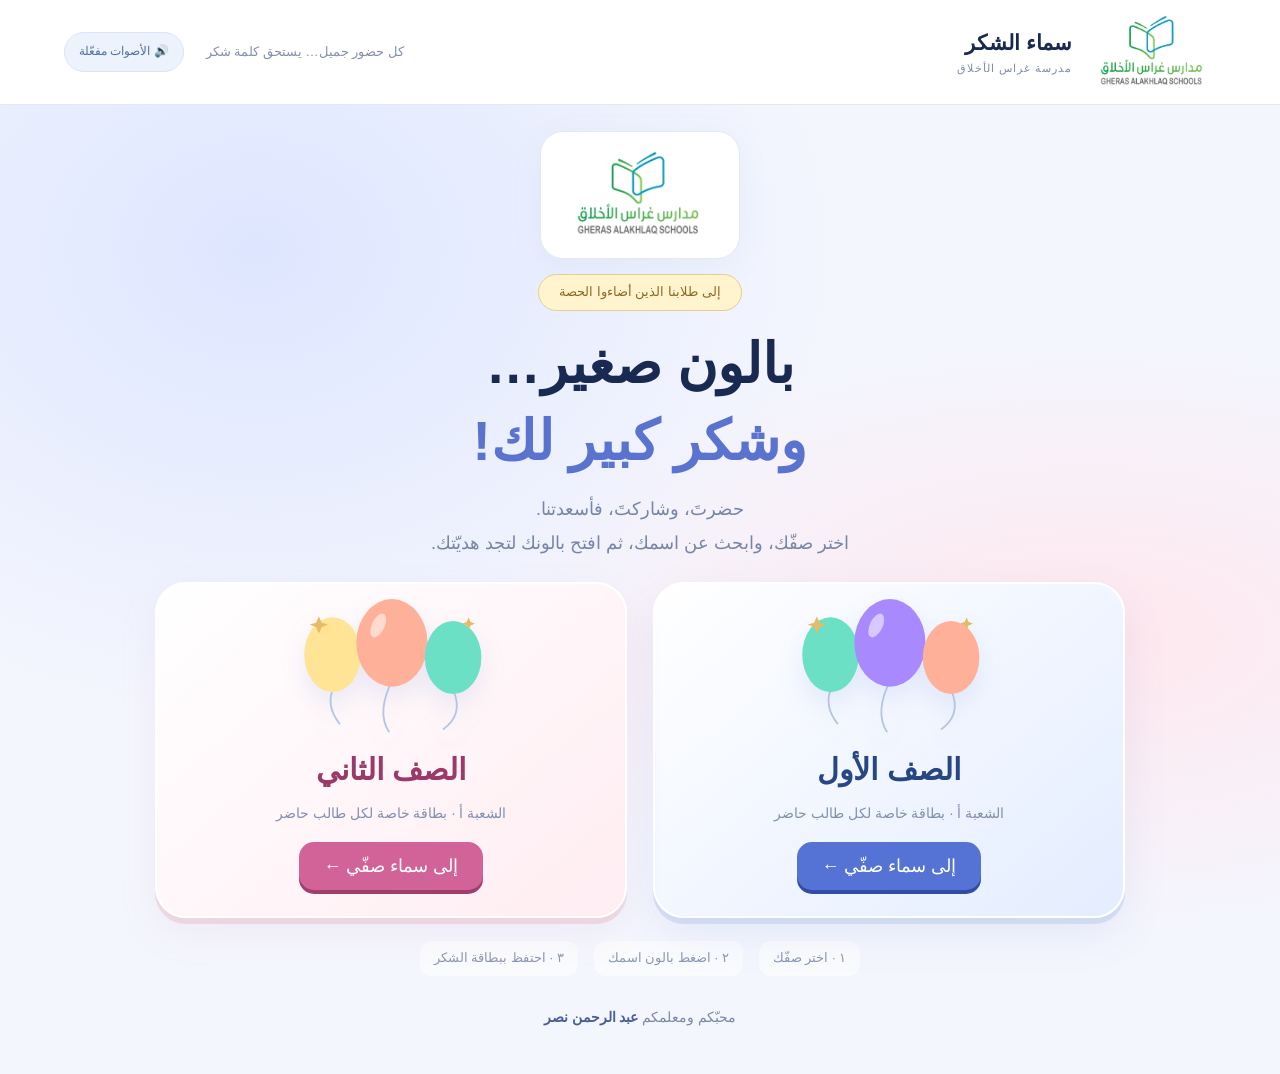
==== commit f556df9c: "Add supplied colored school logo, animated certificates, balloon motion and optional interaction sou" ====
--- a/index.html
+++ b/index.html
@@ -1,18 +1,33 @@
-<!doctype html><html lang="ar" dir="rtl"><head><meta charset="utf-8"><meta name="viewport" content="width=device-width,initial-scale=1"><title>سماء الشكر — غراس الأخلاق</title><meta name="theme-color" content="#152750"><style>
-:root{--ink:#192a52;--gold:#e4b858;--blue:#5273d9;--pink:#df6a9c}*{box-sizing:border-box}body{margin:0;font:17px/1.6 Tahoma,'Segoe UI',sans-serif;color:var(--ink);background:#f4f6fe;min-height:100dvh}button,input{font:inherit}button{cursor:pointer;color:inherit;border:0;transition:transform .2s,background .2s}button:focus-visible,input:focus-visible{outline:3px solid #bf8622;outline-offset:4px}button:active{transform:scale(.97)}[hidden]{display:none!important}.top{height:82px;background:#fff;display:flex;justify-content:space-between;align-items:center;padding:15px 5vw;border-bottom:1px solid #e4e8f5}.brand{font-size:21px;font-weight:bold;display:flex;gap:11px;align-items:center}.brand-star{color:#d5a443;font-size:32px}.brand small{display:block;font-size:11px;font-weight:normal;color:#7d8cab;letter-spacing:1px}.top-note{font-size:13px;color:#8390ac}.landing{min-height:calc(100dvh - 82px);padding:38px 20px 45px;text-align:center;position:relative;overflow:hidden;isolation:isolate}.landing:before{content:'';position:absolute;inset:0;z-index:-1;background:radial-gradient(ellipse at 20% 15%,#dee6ff,transparent 40%),radial-gradient(ellipse at 85% 55%,#ffe7ee,transparent 40%),#f4f6fe}.tiny-label{background:#fff4ce;color:#8c6923;border:1px solid #e6ce8e;display:inline-block;padding:7px 20px;border-radius:40px;font-size:13px}.landing h1{font-size:clamp(38px,5vw,66px);line-height:1.4;margin:22px 0 12px}.landing h1 em{color:#5973ce;font-style:normal}.lead{color:#7786a6;font-size:18px;margin:0 auto 27px;line-height:1.9;max-width:600px}.class-choices{max-width:970px;margin:auto;display:grid;grid-template-columns:1fr 1fr;gap:26px}.class-choice{border:2px solid #fff;border-radius:31px;background:linear-gradient(140deg,#fff,#e4edff);box-shadow:0 15px 40px #5d74b917,0 6px 0 #dae2f6;padding:24px 25px 26px;position:relative;overflow:hidden;min-height:310px}.class-choice:nth-child(2){background:linear-gradient(140deg,#fff,#ffedf2);box-shadow:0 15px 40px #b9759817,0 6px 0 #f0dce5}.class-choice:hover{transform:translateY(-7px)}.class-art{height:130px;display:flex;align-items:center;justify-content:center}.class-art svg{height:150px;width:210px;filter:drop-shadow(0 12px 12px #5273c71d)}.class-choice h2{font-size:30px;margin:8px 0;color:#274684}.class-choice:nth-child(2) h2{color:#9b3a68}.class-choice p{color:#8190ad;font-size:14px;margin:5px 0 17px}.class-choice .start-pill{display:inline-block;background:#5473d5;border-radius:15px;color:#fff;padding:10px 24px;font-size:18px;box-shadow:0 4px 0 #334da7}.class-choice:nth-child(2) .start-pill{background:#d26398;box-shadow:0 4px 0 #a23e6c}.teacher-line{margin:30px 0 0;color:#7c88a5;font-size:14px}.teacher-line strong{color:#485e96}.steps{display:flex;justify-content:center;gap:16px;flex-wrap:wrap;margin:23px 0;color:#8b97b1;font-size:13px}.steps span{background:#fff9;padding:7px 14px;border-radius:12px}.sky{min-height:calc(100dvh - 82px);background:radial-gradient(ellipse at 15% 10%,#314f83,transparent 60%),radial-gradient(ellipse at 95% 75%,#623d70,transparent 60%),#17284d;position:relative;overflow:hidden;color:#fff;padding:26px 5vw 45px;isolation:isolate}.starfield{position:absolute;inset:0;z-index:-1;pointer-events:none}.sky-star{position:absolute;color:#ffe1a2;opacity:.3;font-size:18px;animation:twinkle 4s ease-in-out infinite}.sky-toolbar{display:flex;align-items:center;justify-content:space-between;gap:15px;flex-wrap:wrap;position:relative;z-index:2}.back{border:1px solid #fff3;border-radius:14px;padding:9px 17px;color:#fff;background:#fff1;font-size:14px}.sky-title{text-align:center;margin:22px auto 8px}.sky-title .tiny-label{background:#ffe2a51a;color:#ffe1a2;border-color:#ffe1a244}.sky-title h1{font-size:clamp(29px,4vw,46px);margin:13px 0 5px}.sky-title p{font-size:15px;color:#c2cee9;margin:0}.search{max-width:340px;position:relative}.search input{width:100%;border:1px solid #fff3;border-radius:15px;background:#fff1;color:#fff;padding:11px 18px;font-size:14px}.search input::placeholder{color:#c5cee4}.search input:focus{background:#fff2}.class-count{font-size:13px;color:#c9d4ef}.balloon-grid{display:grid;grid-template-columns:repeat(4,minmax(0,1fr));max-width:1400px;gap:17px 25px;margin:30px auto 20px;align-items:start}.balloon-item{text-align:center;position:relative}.balloon-button{position:relative;width:100%;background:transparent;padding:0;color:#fff;display:flex;flex-direction:column;align-items:center;isolation:isolate}.balloon-float{width:min(100%,210px);height:245px;display:block;position:relative;animation:float 4.5s ease-in-out infinite;animation-delay:var(--delay)}.balloon-svg{width:100%;height:100%;overflow:visible;filter:drop-shadow(0 15px 15px #050c2855)}.balloon-button:hover .balloon-float{filter:brightness(1.14)}.balloon-button:hover .balloon-label{background:#fff2;border-color:#ffe6ac88}.balloon-label{border:1px solid #ffffff25;border-radius:18px;background:#ffffff0b;padding:11px 13px;min-height:78px;max-width:100%;width:100%;font-size:17px;line-height:1.8;transition:background .2s;overflow-wrap:anywhere}.balloon-label small{display:block;font-size:11px;color:#ccd8ed;margin-top:5px}.opened .balloon-label small{color:#ffdfa1}.opened .balloon-label{border-color:#d9ba6644}.balloon-number{position:absolute;top:56px;left:calc(50% - 31px);width:62px;height:62px;display:grid;place-items:center;color:#fff;font-size:29px;font-weight:bold;text-shadow:0 2px 3px #0002;pointer-events:none}.popping .balloon-float{animation:pop .4s ease-in forwards}.sky-note{text-align:center;color:#95a9d1;font-size:13px;margin:32px 0 0}.no-results{text-align:center;font-size:18px;padding:60px;color:#c9d4e9}.cloud{position:absolute;width:500px;height:70px;background:#fff;border-radius:100%;opacity:.03;bottom:-40px;z-index:-1}.modal{position:fixed;inset:0;background:#09152cc9;backdrop-filter:blur(10px);z-index:20;display:grid;place-items:center;padding:25px;overflow:auto}.modal-shell{position:relative;width:min(840px,100%);margin:auto}.close-card{position:absolute;top:-15px;left:-13px;width:43px;height:43px;border-radius:50%;border:3px solid #fff;background:#273e70;color:#fff;font-size:22px;z-index:3;box-shadow:0 4px 20px #0004}.card{position:relative;text-align:center;padding:36px 43px;background:radial-gradient(circle at 15% 20%,#e7edff55,transparent 60%),linear-gradient(135deg,#fffef8,#fff);color:var(--ink);border-radius:29px;border:5px solid #f2d79b;box-shadow:0 20px 70px #0004;overflow:hidden;animation:cardIn .7s cubic-bezier(.17,.9,.22,1) both}.card:before{content:'';position:absolute;inset:12px;border:1px solid #ddc58d;border-radius:19px;pointer-events:none}.card:after{content:'✧';position:absolute;top:-45px;right:-35px;font-size:200px;color:#edcf8b15;pointer-events:none}.card-school{font-size:13px;color:#8a7651;letter-spacing:1px}.card-seal{margin:18px auto 8px;width:78px;height:78px;display:grid;place-items:center;border-radius:50%;color:#c69b43;background:#fff1c9;border:1px solid #dfc487;font-size:37px;box-shadow:0 0 0 8px #f6e9c540}.card h2{font-size:clamp(27px,4vw,39px);margin:14px 0 0;color:#425b99}.card-label{color:#9b8a68;font-size:14px;margin:11px 0}.card-name{font-size:clamp(27px,4vw,52px);line-height:1.7;margin:5px auto 10px;overflow-wrap:anywhere;position:relative;font-weight:bold;color:#1f386b}.card-class{display:inline-block;border:1px solid #dfd6bb;background:#f9f4e8;padding:5px 20px;border-radius:30px;font-size:13px;color:#978155}.card-message{font-size:18px;line-height:2;color:#7b879e;max-width:610px;margin:20px auto}.card-rule{height:1px;width:100px;background:linear-gradient(to right,transparent,#d1af62,transparent);margin:20px auto}.card-teacher small{display:block;color:#9d8d6e;font-size:12px}.card-teacher strong{font-size:25px;color:#425d98;display:block;margin:4px 0}.card-footer{font-size:12px;color:#a6aec1;margin-top:12px}.card-actions{display:flex;justify-content:center;gap:12px;margin:16px 0 0;flex-wrap:wrap}.card-actions button{padding:11px 20px;border-radius:14px;background:#fff;color:#405a91;box-shadow:0 4px 0 #0c172a44;font-size:14px}.card-actions .save{background:#ffe6a9;color:#795b24}.confetti{position:fixed;inset:0;pointer-events:none;z-index:30}.status{position:fixed;bottom:15px;left:50%;transform:translateX(-50%);background:#fff0c1;color:#775d2a;padding:10px 22px;border-radius:15px;z-index:40;font-size:14px}body.locked{overflow:hidden}@keyframes float{0%,100%{transform:translateY(0) rotate(-3deg)}50%{transform:translateY(-14px) rotate(3deg)}}@keyframes twinkle{50%{opacity:.8;transform:scale(1.3)}}@keyframes pop{50%{transform:scale(1.18);opacity:1}100%{transform:scale(.1);opacity:0}}@keyframes cardIn{from{opacity:0;transform:translateY(45px) scale(.88)}to{opacity:1;transform:none}}@media(max-width:1000px){.balloon-grid{grid-template-columns:repeat(3,minmax(0,1fr));gap:15px}.balloon-float{height:220px}.balloon-number{top:49px}.sky{padding-left:25px;padding-right:25px}}@media(max-width:650px){.top{padding:12px 20px;height:72px}.brand{font-size:17px}.top-note{font-size:10px}.landing{padding:26px 16px}.class-choices{gap:14px}.class-choice{padding:18px 10px;min-height:275px}.class-choice h2{font-size:22px}.class-choice p{font-size:12px}.class-choice .start-pill{font-size:14px;padding:9px 13px}.class-art{height:120px}.class-art svg{width:150px;height:130px}.lead{font-size:15px}.sky{padding:18px 15px 30px}.sky-toolbar{gap:10px}.search{max-width:100%;flex:1;min-width:170px}.balloon-grid{grid-template-columns:repeat(2,minmax(0,1fr));gap:16px 12px;margin-top:20px}.balloon-float{height:185px;width:160px}.balloon-number{font-size:24px;top:33px}.balloon-label{font-size:14px;padding:9px 8px;min-height:90px}.sky-title p{font-size:12px}.card{padding:27px 22px;border-width:3px}.card:before{inset:8px}.card-name{font-size:29px}.card-message{font-size:15px;margin:13px auto}.card-seal{width:60px;height:60px;font-size:30px;margin-top:13px}.card-teacher strong{font-size:22px}.modal{padding:20px 15px}.close-card{left:-4px;top:-12px}.card-actions{gap:8px}.card-actions button{font-size:12px;padding:10px 13px}.card-footer{font-size:10px}}@media(max-width:370px){.class-choices{grid-template-columns:1fr}.class-choice{min-height:230px}.class-art{height:90px}.class-art svg{height:105px}.balloon-float{width:135px;height:170px}.balloon-number{top:26px}.top-note{display:none}}@media(prefers-reduced-motion:reduce){*,*:before,*:after{animation:none!important;transition:none!important}.confetti{display:none}}@media print{body>*{display:none!important}body>#cardModal{display:block!important;position:static;background:white;padding:0}body.locked{overflow:visible}.modal-shell{width:100%;margin:0}.close-card,.card-actions,.confetti{display:none!important}.card{box-shadow:none;border:5px double #c4a15a;border-radius:0;min-height:90vh;padding-top:65px;animation:none}.card-name{font-size:48px}.card-message{font-size:22px}}
-</style></head><body><header class="top"><div class="brand"><span class="brand-star">✦</span><div>سماء الشكر<small>مدرسة غراس الأخلاق</small></div></div><span class="top-note">كل حضور جميل… يستحق كلمة شكر</span></header><main class="landing" id="home"><span class="tiny-label">إلى طلابنا الذين أضاءوا الحصة</span><h1>بالون صغير…<br><em>وشكر كبير لك!</em></h1><p class="lead">حضرتَ، وشاركتَ، فأسعدتنا.<br>اختر صفّك، وابحث عن اسمك، ثم افتح بالونك لتجد هديّتك.</p><div class="class-choices" id="classChoices"></div><div class="steps"><span>١ · اختر صفّك</span><span>٢ · اضغط بالون اسمك</span><span>٣ · احتفظ ببطاقة الشكر</span></div><p class="teacher-line">محبّكم ومعلمكم <strong>عبد الرحمن نصر</strong></p></main><main class="sky" id="sky" hidden><div class="starfield" id="stars" aria-hidden="true"></div><div class="sky-toolbar"><button class="back" id="back">→ العودة إلى الصفوف</button><span class="class-count" id="classCount"></span><label class="search"><input id="searchName" placeholder="أبحث عن اسمي…" aria-label="ابحث عن اسمك"></label></div><div class="sky-title"><span class="tiny-label" id="classBadge"></span><h1>بالونك يحمل كلمة شكر</h1><p>ابحث عن اسمك أسفل البالون، ثم اضغطه لتفتح بطاقتك.</p></div><div class="balloon-grid" id="balloonGrid"></div><p class="no-results" id="noResults" hidden>لا يظهر اسم مطابق. جرّب كتابة جزء أقصر من اسمك.</p><p class="sky-note">يمكنك فتح بطاقتك مرة أخرى في أي وقت. هذه مساحة للاحتفاء، وليست منافسة.</p><div class="cloud"></div></main><div class="modal" id="cardModal" hidden role="dialog" aria-modal="true" aria-labelledby="cardTitle"><div class="modal-shell"><button class="close-card" id="closeCard" aria-label="إغلاق بطاقة الشكر">×</button><article class="card" id="card"><div class="card-school">مدرسة غراس الأخلاق</div><div class="card-seal" aria-hidden="true">✦</div><h2 id="cardTitle">بطاقة شكر وتقدير</h2><p class="card-label">إلى طالبنا العزيز</p><h3 class="card-name" id="cardName"></h3><span class="card-class" id="cardClass"></span><p class="card-message">شكرًا لحضورك ومشاركتك في رحلتنا التعليمية.<br>حضورك يسعدنا، وحرصك على التعلّم نعتزّ به.<br>بارك الله فيك، وزادك علمًا وخيرًا.</p><div class="card-rule"></div><div class="card-teacher"><small>محبّكم ومعلمكم</small><strong>عبد الرحمن نصر</strong></div><div class="card-footer">صنعت هذه البطاقة لأجلك… شكرًا لأنك معنا.</div></article><div class="card-actions"><button class="save" id="downloadCard">↓ احفظ بطاقتي صورة</button><button id="printCard">طباعة البطاقة</button><button id="returnBalloons">← العودة إلى البالونات</button></div></div></div><canvas class="confetti" id="confetti" aria-hidden="true"></canvas><div class="status" id="status" role="status" hidden></div><script>
-'use strict';const GROUPS=[{"id": "grade1", "title": "الصف الأول", "section": "أ", "students": ["اواب عبدالرحمن مهل الرويثي", "اياد خالد يوسف ترسن", "بدر صالح عبدالله التويجري", "بدر فارس غيثان العمري", "تركي عبدالله محمد العنزي", "سلمان عبدالله سليمان الدخيل", "علي محمد إبراهيم زايد", "عمار زاهر أسامة مصطفى شريفي", "عمر سعود عبدالله عثمان", "محمد أسامة علي حملي", "محمد خالد محمد الصهيل", "محمد عادل صالح بانعيم", "يوسف محمد عبدالمحسن القاسم"]}, {"id": "grade2", "title": "الصف الثاني", "section": "أ", "students": ["أحمد عبدالمحسن ابراهيم علي الراسي", "أديب ماجد عايض الحربي", "أسامة أسعد مسعود الفيفي", "بدر عبدالرحمن طارق حبيب", "بدر عبدالله بدر عبدالله", "تميم رائد سليمان الدواس", "خالد عبدالرحمن علي آل قاسم", "سعود معاذ سعود بن عبدالله بن خضير", "سلطان فهد محمد القحطاني", "صالح عبدالمحسن صالح عبدالرحمن محيسن", "عبد العزيز محمد عبد الرحمن العايدي", "عبدالعزيز محمد عماد جاسم", "علي رائد محمد القحطاني", "عمر عبدالعزيز محمد النهدي", "فيصل عبدالرحمن عبدالحميد السعيد", "محمد منصور عبدالله الصفيان"]}],TEACHER='عبد الرحمن نصر',$=id=>document.getElementById(id),reduced=matchMedia('(prefers-reduced-motion: reduce)'),colors=[['#a98afe','#7650cc'],['#ffb099','#e27392'],['#6be0c4','#3292b2'],['#ffe495','#e8ad45'],['#90c3ff','#6284df'],['#f49aca','#b95896']];let activeGroup=null,activeStudent=null,opened=new Set(),focusBefore=null,busy=false,confettiFrame,hideStatus;
-function esc(s){return String(s).replace(/[&<>"']/g,c=>({'&':'&amp;','<':'&lt;','>':'&gt;','"':'&quot;',"'":'&#39;'}[c]))}function norm(s){return s.replace(/[أإآ]/g,'ا').replace(/ى/g,'ي').replace(/\s+/g,' ').trim()}function balloonSvg(i){const c=colors[i%colors.length];return '<svg class="balloon-svg" viewBox="0 0 210 245" aria-hidden="true"><defs><radialGradient id="b'+i+'" cx="32%" cy="25%" r="85%"><stop offset="0" stop-color="'+c[0]+'"/><stop offset=".65" stop-color="'+c[1]+'"/><stop offset="1" stop-color="'+c[1]+'" stop-opacity=".88"/></radialGradient><linearGradient id="h'+i+'" x2="1" y2="1"><stop stop-color="#fff" stop-opacity=".7"/><stop offset="1" stop-color="#fff" stop-opacity="0"/></linearGradient></defs><path d="M105 174C87 194 117 201 103 218s-4 20-1 27" fill="none" stroke="#fff" stroke-opacity=".45" stroke-width="1.5"/><ellipse cx="105" cy="88" rx="71" ry="85" fill="url(#b'+i+')"/><ellipse cx="78" cy="45" rx="14" ry="26" fill="url(#h'+i+')" transform="rotate(30 78 45)"/><path d="m104 171-8 11 17-1Z" fill="'+c[1]+'"/><path d="M57 124Q103 165 155 122" fill="none" stroke="#fff" stroke-opacity=".11" stroke-width="2"/><path d="m156 54 2 5 5 2-5 2-2 5-2-5-5-2 5-2Z" fill="#fff" opacity=".65"/></svg>'}
-function classArt(i){return '<svg viewBox="0 0 230 150" aria-hidden="true"><path d="M52 91q-9 20 7 40M118 80q-20 37-5 60M184 96q10 25-12 41" fill="none" stroke="#b6c4e3" stroke-width="2"/><ellipse cx="51" cy="55" rx="31" ry="41" fill="'+colors[(i+2)%6][0]+'"/><ellipse cx="116" cy="42" rx="39" ry="48" fill="'+colors[i%6][0]+'"/><ellipse cx="183" cy="58" rx="31" ry="40" fill="'+colors[(i+1)%6][0]+'"/><ellipse cx="101" cy="23" rx="7" ry="14" fill="#fff8" transform="rotate(25 101 23)"/><path d="m36 13 3 7 7 2-7 3-3 7-3-7-7-3 7-2M200 14l2 5 5 2-5 2-2 5-2-5-5-2 5-2" fill="#e5bb67"/></svg>'}
-function renderClasses(){const root=$('classChoices');root.replaceChildren();for(const [i,g]of GROUPS.entries()){const b=document.createElement('button');b.className='class-choice';b.innerHTML='<div class="class-art">'+classArt(i)+'</div><h2>'+esc(g.title)+'</h2><p>الشعبة '+esc(g.section)+' · بطاقة خاصة لكل طالب حاضر</p><span class="start-pill">إلى سماء صفّي ←</span>';b.onclick=()=>enterClass(g.id);root.append(b)}}
-function enterClass(id){activeGroup=GROUPS.find(g=>g.id===id);if(!activeGroup)return;$('home').hidden=true;$('sky').hidden=false;$('classBadge').textContent=activeGroup.title+' · الشعبة '+activeGroup.section;$('classCount').textContent=activeGroup.students.length+' بطاقة شكر';$('searchName').value='';renderBalloons();window.scrollTo({top:0,behavior:'instant'});$('back').focus()}
-function renderBalloons(){const root=$('balloonGrid'),q=norm($('searchName').value);root.replaceChildren();const visible=activeGroup.students.map((name,i)=>({name,i})).filter(p=>norm(p.name).includes(q));$('noResults').hidden=visible.length>0;for(const p of visible){const key=activeGroup.id+':'+p.i,wrap=document.createElement('div');wrap.className='balloon-item'+(opened.has(key)?' opened':'');const b=document.createElement('button');b.className='balloon-button';b.style.setProperty('--delay',-(p.i%7)*.6+'s');b.setAttribute('aria-label','افتح بطاقة الشكر لـ '+p.name);b.dataset.student=p.i;b.innerHTML='<span class="balloon-float">'+balloonSvg(p.i)+'<span class="balloon-number">✦</span></span><span class="balloon-label">'+esc(p.name)+'<small>'+(opened.has(key)?'✓ بطاقتك جاهزة — افتحها مجددًا':'اضغط البالون لتفتح بطاقتك')+'</small></span>';b.onclick=()=>popBalloon(p.i,b);wrap.append(b);root.append(wrap)}}
-function popBalloon(i,b){if(busy)return;busy=true;focusBefore=b;activeStudent={name:activeGroup.students[i],index:i};b.classList.add('popping');if(reduced.matches){revealCard();return}setTimeout(revealCard,390)}
-function revealCard(){opened.add(activeGroup.id+':'+activeStudent.index);$('cardName').textContent=activeStudent.name;$('cardClass').textContent=activeGroup.title+' · الشعبة '+activeGroup.section;$('cardModal').hidden=false;document.body.classList.add('locked');$('closeCard').focus();busy=false;burst();setTimeout(()=>focusBefore?.classList.remove('popping'),200)}
-function closeCard(){$('cardModal').hidden=true;document.body.classList.remove('locked');cancelAnimationFrame(confettiFrame);const canvas=$('confetti');canvas.getContext('2d').clearRect(0,0,canvas.width,canvas.height);renderBalloons();$('balloonGrid').querySelector('[data-student="'+activeStudent?.index+'"]')?.focus()}
-function burst(){if(reduced.matches)return;cancelAnimationFrame(confettiFrame);const c=$('confetti'),d=Math.min(devicePixelRatio||1,2),w=innerWidth,h=innerHeight;c.width=w*d;c.height=h*d;const ctx=c.getContext('2d');ctx.scale(d,d);const ps=Array.from({length:110},()=>({x:w*.5,y:h*.42,vx:(Math.random()-.5)*18,vy:-5-Math.random()*12,s:3+Math.random()*7,a:Math.random()*6,color:colors[Math.floor(Math.random()*6)][0]}));let frame=0;function draw(){ctx.clearRect(0,0,w,h);for(const p of ps){p.x+=p.vx;p.y+=p.vy;p.vy+=.17;p.vx*=.995;p.a+=.07;ctx.save();ctx.translate(p.x,p.y);ctx.rotate(p.a);ctx.fillStyle=p.color;ctx.globalAlpha=Math.max(0,1-frame/150);ctx.fillRect(-p.s/2,-p.s/2,p.s,p.s*.6);ctx.restore()}if(++frame<150)confettiFrame=requestAnimationFrame(draw);else ctx.clearRect(0,0,w,h)}draw()}
-function notice(msg){$('status').textContent=msg;$('status').hidden=false;clearTimeout(hideStatus);hideStatus=setTimeout(()=>$('status').hidden=true,3500)}
-function wrapText(ctx,text,maxWidth){const words=text.split(' '),lines=[];let line='';for(const w of words){const next=line?line+' '+w:w;if(ctx.measureText(next).width>maxWidth&&line){lines.push(line);line=w}else line=next}if(line)lines.push(line);return lines}
-async function downloadCard(){if(!activeStudent)return;try{await document.fonts.ready;const c=document.createElement('canvas');c.width=1500;c.height=1700;const ctx=c.getContext('2d');const bg=ctx.createLinearGradient(0,0,1500,1700);bg.addColorStop(0,'#fffdf5');bg.addColorStop(1,'#f4f7ff');ctx.fillStyle=bg;ctx.fillRect(0,0,1500,1700);ctx.strokeStyle='#d4b36d';ctx.lineWidth=8;ctx.strokeRect(38,38,1424,1624);ctx.lineWidth=2;ctx.strokeRect(61,61,1378,1578);ctx.textAlign='center';ctx.direction='rtl';const put=(t,y,size,color,bold=false)=>{ctx.font=(bold?'bold ':'')+size+'px Tahoma,Arial';ctx.fillStyle=color;ctx.fillText(t,750,y)};put('مدرسة غراس الأخلاق',165,34,'#927541');ctx.beginPath();ctx.arc(750,290,76,0,Math.PI*2);ctx.fillStyle='#fff1c9';ctx.fill();put('✦',316,72,'#c69b43');put('بطاقة شكر وتقدير',460,65,'#425b99',true);put('إلى طالبنا العزيز',535,32,'#9b8a68');let size=72,lines;do{ctx.font='bold '+size+'px Tahoma,Arial';lines=wrapText(ctx,activeStudent.name,1260);if(lines.length<=3)break;size-=4}while(size>44);let y=640;for(const line of lines){put(line,y,size,'#1f386b',true);y+=size*1.6}y=Math.max(y+35,875);put(activeGroup.title+' · الشعبة '+activeGroup.section,y,34,'#978155');y+=105;for(const text of ['شكرًا لحضورك ومشاركتك في رحلتنا التعليمية.','حضورك يسعدنا، وحرصك على التعلّم نعتزّ به.','بارك الله فيك، وزادك علمًا وخيرًا.']){put(text,y,38,'#70809a');y+=75}put('محبّكم ومعلمكم',1445,30,'#9b8a68');put(TEACHER,1525,53,'#425d98',true);c.toBlob(blob=>{if(!blob){notice('تعذّر حفظ الصورة. يمكنك طباعة البطاقة.');return}const a=document.createElement('a'),url=URL.createObjectURL(blob);a.href=url;a.download='بطاقة شكر - '+activeStudent.name+'.png';a.click();setTimeout(()=>URL.revokeObjectURL(url),2000);notice('تم تجهيز بطاقتك للحفظ')},'image/png')}catch{notice('تعذّر الحفظ. يمكنك طباعة البطاقة.')}}
-$('back').onclick=()=>{$('sky').hidden=true;$('home').hidden=false;activeGroup=null;renderClasses();window.scrollTo({top:0,behavior:'instant'});$('classChoices').querySelector('button')?.focus()};$('searchName').oninput=renderBalloons;$('closeCard').onclick=$('returnBalloons').onclick=closeCard;$('cardModal').onclick=e=>{if(e.target===$('cardModal'))closeCard()};$('downloadCard').onclick=downloadCard;$('printCard').onclick=()=>window.print();document.addEventListener('keydown',e=>{if($('cardModal').hidden)return;if(e.key==='Escape'){closeCard();return}if(e.key==='Tab'){const all=[...$('cardModal').querySelectorAll('button')];if(e.shiftKey&&document.activeElement===all[0]){e.preventDefault();all.at(-1).focus()}else if(!e.shiftKey&&document.activeElement===all.at(-1)){e.preventDefault();all[0].focus()}}});document.addEventListener('visibilitychange',()=>{if(document.hidden){cancelAnimationFrame(confettiFrame);const c=$('confetti');c.getContext('2d').clearRect(0,0,c.width,c.height)}});for(let i=0;i<45;i++){const star=document.createElement('span');star.className='sky-star';star.textContent=i%5?'·':'✦';star.style.left=Math.random()*100+'%';star.style.top=Math.random()*95+'%';star.style.animationDelay=-(i%7)+'s';$('stars').append(star)}renderClasses();
-</script></body></html>
+<!doctype html><html lang="ar" dir="rtl"><head><meta charset="utf-8"><meta name="viewport" content="width=device-width,initial-scale=1"><title>سماء الشكر — غراس الأخلاق</title><meta name="theme-color" content="#152750"><style>
+:root{--ink:#192a52;--gold:#e4b858;--blue:#5273d9;--pink:#df6a9c}*{box-sizing:border-box}body{margin:0;font:17px/1.6 Tahoma,'Segoe UI',sans-serif;color:var(--ink);background:#f4f6fe;min-height:100dvh}button,input{font:inherit}button{cursor:pointer;color:inherit;border:0;transition:transform .2s,background .2s}button:focus-visible,input:focus-visible{outline:3px solid #bf8622;outline-offset:4px}button:active{transform:scale(.97)}[hidden]{display:none!important}.top{height:82px;background:#fff;display:flex;justify-content:space-between;align-items:center;padding:15px 5vw;border-bottom:1px solid #e4e8f5}.brand{font-size:21px;font-weight:bold;display:flex;gap:11px;align-items:center}.brand-star{color:#d5a443;font-size:32px}.brand small{display:block;font-size:11px;font-weight:normal;color:#7d8cab;letter-spacing:1px}.top-note{font-size:13px;color:#8390ac}.landing{min-height:calc(100dvh - 82px);padding:38px 20px 45px;text-align:center;position:relative;overflow:hidden;isolation:isolate}.landing:before{content:'';position:absolute;inset:0;z-index:-1;background:radial-gradient(ellipse at 20% 15%,#dee6ff,transparent 40%),radial-gradient(ellipse at 85% 55%,#ffe7ee,transparent 40%),#f4f6fe}.tiny-label{background:#fff4ce;color:#8c6923;border:1px solid #e6ce8e;display:inline-block;padding:7px 20px;border-radius:40px;font-size:13px}.landing h1{font-size:clamp(38px,5vw,66px);line-height:1.4;margin:22px 0 12px}.landing h1 em{color:#5973ce;font-style:normal}.lead{color:#7786a6;font-size:18px;margin:0 auto 27px;line-height:1.9;max-width:600px}.class-choices{max-width:970px;margin:auto;display:grid;grid-template-columns:1fr 1fr;gap:26px}.class-choice{border:2px solid #fff;border-radius:31px;background:linear-gradient(140deg,#fff,#e4edff);box-shadow:0 15px 40px #5d74b917,0 6px 0 #dae2f6;padding:24px 25px 26px;position:relative;overflow:hidden;min-height:310px}.class-choice:nth-child(2){background:linear-gradient(140deg,#fff,#ffedf2);box-shadow:0 15px 40px #b9759817,0 6px 0 #f0dce5}.class-choice:hover{transform:translateY(-7px)}.class-art{height:130px;display:flex;align-items:center;justify-content:center}.class-art svg{height:150px;width:210px;filter:drop-shadow(0 12px 12px #5273c71d)}.class-choice h2{font-size:30px;margin:8px 0;color:#274684}.class-choice:nth-child(2) h2{color:#9b3a68}.class-choice p{color:#8190ad;font-size:14px;margin:5px 0 17px}.class-choice .start-pill{display:inline-block;background:#5473d5;border-radius:15px;color:#fff;padding:10px 24px;font-size:18px;box-shadow:0 4px 0 #334da7}.class-choice:nth-child(2) .start-pill{background:#d26398;box-shadow:0 4px 0 #a23e6c}.teacher-line{margin:30px 0 0;color:#7c88a5;font-size:14px}.teacher-line strong{color:#485e96}.steps{display:flex;justify-content:center;gap:16px;flex-wrap:wrap;margin:23px 0;color:#8b97b1;font-size:13px}.steps span{background:#fff9;padding:7px 14px;border-radius:12px}.sky{min-height:calc(100dvh - 82px);background:radial-gradient(ellipse at 15% 10%,#314f83,transparent 60%),radial-gradient(ellipse at 95% 75%,#623d70,transparent 60%),#17284d;position:relative;overflow:hidden;color:#fff;padding:26px 5vw 45px;isolation:isolate}.starfield{position:absolute;inset:0;z-index:-1;pointer-events:none}.sky-star{position:absolute;color:#ffe1a2;opacity:.3;font-size:18px;animation:twinkle 4s ease-in-out infinite}.sky-toolbar{display:flex;align-items:center;justify-content:space-between;gap:15px;flex-wrap:wrap;position:relative;z-index:2}.back{border:1px solid #fff3;border-radius:14px;padding:9px 17px;color:#fff;background:#fff1;font-size:14px}.sky-title{text-align:center;margin:22px auto 8px}.sky-title .tiny-label{background:#ffe2a51a;color:#ffe1a2;border-color:#ffe1a244}.sky-title h1{font-size:clamp(29px,4vw,46px);margin:13px 0 5px}.sky-title p{font-size:15px;color:#c2cee9;margin:0}.search{max-width:340px;position:relative}.search input{width:100%;border:1px solid #fff3;border-radius:15px;background:#fff1;color:#fff;padding:11px 18px;font-size:14px}.search input::placeholder{color:#c5cee4}.search input:focus{background:#fff2}.class-count{font-size:13px;color:#c9d4ef}.balloon-grid{display:grid;grid-template-columns:repeat(4,minmax(0,1fr));max-width:1400px;gap:17px 25px;margin:30px auto 20px;align-items:start}.balloon-item{text-align:center;position:relative}.balloon-button{position:relative;width:100%;background:transparent;padding:0;color:#fff;display:flex;flex-direction:column;align-items:center;isolation:isolate}.balloon-float{width:min(100%,210px);height:245px;display:block;position:relative;animation:float 4.5s ease-in-out infinite;animation-delay:var(--delay)}.balloon-svg{width:100%;height:100%;overflow:visible;filter:drop-shadow(0 15px 15px #050c2855)}.balloon-button:hover .balloon-float{filter:brightness(1.14)}.balloon-button:hover .balloon-label{background:#fff2;border-color:#ffe6ac88}.balloon-label{border:1px solid #ffffff25;border-radius:18px;background:#ffffff0b;padding:11px 13px;min-height:78px;max-width:100%;width:100%;font-size:17px;line-height:1.8;transition:background .2s;overflow-wrap:anywhere}.balloon-label small{display:block;font-size:11px;color:#ccd8ed;margin-top:5px}.opened .balloon-label small{color:#ffdfa1}.opened .balloon-label{border-color:#d9ba6644}.balloon-number{position:absolute;top:56px;left:calc(50% - 31px);width:62px;height:62px;display:grid;place-items:center;color:#fff;font-size:29px;font-weight:bold;text-shadow:0 2px 3px #0002;pointer-events:none}.popping .balloon-float{animation:pop .4s ease-in forwards}.sky-note{text-align:center;color:#95a9d1;font-size:13px;margin:32px 0 0}.no-results{text-align:center;font-size:18px;padding:60px;color:#c9d4e9}.cloud{position:absolute;width:500px;height:70px;background:#fff;border-radius:100%;opacity:.03;bottom:-40px;z-index:-1}.modal{position:fixed;inset:0;background:#09152cc9;backdrop-filter:blur(10px);z-index:20;display:grid;place-items:center;padding:25px;overflow:auto}.modal-shell{position:relative;width:min(840px,100%);margin:auto}.close-card{position:absolute;top:-15px;left:-13px;width:43px;height:43px;border-radius:50%;border:3px solid #fff;background:#273e70;color:#fff;font-size:22px;z-index:3;box-shadow:0 4px 20px #0004}.card{position:relative;text-align:center;padding:36px 43px;background:radial-gradient(circle at 15% 20%,#e7edff55,transparent 60%),linear-gradient(135deg,#fffef8,#fff);color:var(--ink);border-radius:29px;border:5px solid #f2d79b;box-shadow:0 20px 70px #0004;overflow:hidden;animation:cardIn .7s cubic-bezier(.17,.9,.22,1) both}.card:before{content:'';position:absolute;inset:12px;border:1px solid #ddc58d;border-radius:19px;pointer-events:none}.card:after{content:'✧';position:absolute;top:-45px;right:-35px;font-size:200px;color:#edcf8b15;pointer-events:none}.card-school{font-size:13px;color:#8a7651;letter-spacing:1px}.card-seal{margin:18px auto 8px;width:78px;height:78px;display:grid;place-items:center;border-radius:50%;color:#c69b43;background:#fff1c9;border:1px solid #dfc487;font-size:37px;box-shadow:0 0 0 8px #f6e9c540}.card h2{font-size:clamp(27px,4vw,39px);margin:14px 0 0;color:#425b99}.card-label{color:#9b8a68;font-size:14px;margin:11px 0}.card-name{font-size:clamp(27px,4vw,52px);line-height:1.7;margin:5px auto 10px;overflow-wrap:anywhere;position:relative;font-weight:bold;color:#1f386b}.card-class{display:inline-block;border:1px solid #dfd6bb;background:#f9f4e8;padding:5px 20px;border-radius:30px;font-size:13px;color:#978155}.card-message{font-size:18px;line-height:2;color:#7b879e;max-width:610px;margin:20px auto}.card-rule{height:1px;width:100px;background:linear-gradient(to right,transparent,#d1af62,transparent);margin:20px auto}.card-teacher small{display:block;color:#9d8d6e;font-size:12px}.card-teacher strong{font-size:25px;color:#425d98;display:block;margin:4px 0}.card-footer{font-size:12px;color:#a6aec1;margin-top:12px}.card-actions{display:flex;justify-content:center;gap:12px;margin:16px 0 0;flex-wrap:wrap}.card-actions button{padding:11px 20px;border-radius:14px;background:#fff;color:#405a91;box-shadow:0 4px 0 #0c172a44;font-size:14px}.card-actions .save{background:#ffe6a9;color:#795b24}.confetti{position:fixed;inset:0;pointer-events:none;z-index:30}.status{position:fixed;bottom:15px;left:50%;transform:translateX(-50%);background:#fff0c1;color:#775d2a;padding:10px 22px;border-radius:15px;z-index:40;font-size:14px}body.locked{overflow:hidden}@keyframes float{0%,100%{transform:translateY(0) rotate(-3deg)}50%{transform:translateY(-14px) rotate(3deg)}}@keyframes twinkle{50%{opacity:.8;transform:scale(1.3)}}@keyframes pop{50%{transform:scale(1.18);opacity:1}100%{transform:scale(.1);opacity:0}}@keyframes cardIn{from{opacity:0;transform:translateY(45px) scale(.88)}to{opacity:1;transform:none}}@media(max-width:1000px){.balloon-grid{grid-template-columns:repeat(3,minmax(0,1fr));gap:15px}.balloon-float{height:220px}.balloon-number{top:49px}.sky{padding-left:25px;padding-right:25px}}@media(max-width:650px){.top{padding:12px 20px;height:72px}.brand{font-size:17px}.top-note{font-size:10px}.landing{padding:26px 16px}.class-choices{gap:14px}.class-choice{padding:18px 10px;min-height:275px}.class-choice h2{font-size:22px}.class-choice p{font-size:12px}.class-choice .start-pill{font-size:14px;padding:9px 13px}.class-art{height:120px}.class-art svg{width:150px;height:130px}.lead{font-size:15px}.sky{padding:18px 15px 30px}.sky-toolbar{gap:10px}.search{max-width:100%;flex:1;min-width:170px}.balloon-grid{grid-template-columns:repeat(2,minmax(0,1fr));gap:16px 12px;margin-top:20px}.balloon-float{height:185px;width:160px}.balloon-number{font-size:24px;top:33px}.balloon-label{font-size:14px;padding:9px 8px;min-height:90px}.sky-title p{font-size:12px}.card{padding:27px 22px;border-width:3px}.card:before{inset:8px}.card-name{font-size:29px}.card-message{font-size:15px;margin:13px auto}.card-seal{width:60px;height:60px;font-size:30px;margin-top:13px}.card-teacher strong{font-size:22px}.modal{padding:20px 15px}.close-card{left:-4px;top:-12px}.card-actions{gap:8px}.card-actions button{font-size:12px;padding:10px 13px}.card-footer{font-size:10px}}@media(max-width:370px){.class-choices{grid-template-columns:1fr}.class-choice{min-height:230px}.class-art{height:90px}.class-art svg{height:105px}.balloon-float{width:135px;height:170px}.balloon-number{top:26px}.top-note{display:none}}@media(prefers-reduced-motion:reduce){*,*:before,*:after{animation:none!important;transition:none!important}.confetti{display:none}}@media print{body>*{display:none!important}body>#cardModal{display:block!important;position:static;background:white;padding:0}body.locked{overflow:visible}.modal-shell{width:100%;margin:0}.close-card,.card-actions,.confetti{display:none!important}.card{box-shadow:none;border:5px double #c4a15a;border-radius:0;min-height:90vh;padding-top:65px;animation:none}.card-name{font-size:48px}.card-message{font-size:22px}}
+</style><style>
+.top{height:105px;box-shadow:0 6px 24px #2c46850a}.header-logo{width:126px;height:84px;object-fit:contain;background:white}.brand{gap:18px}.header-actions{display:flex;align-items:center;gap:22px}.sound-control{background:#edf3fd;color:#56709c;border:1px solid #dbe5f6;padding:9px 14px;border-radius:30px;font-size:12px}.sound-control[aria-pressed=false]{background:#f6f6f6;color:#9b9fa7}.landing{padding-top:26px;min-height:calc(100dvh - 105px)}.landing-identity{margin:0 auto 15px;background:#fff;width:200px;padding:13px 19px;border:1px solid #e3e9ee;border-radius:23px;box-shadow:0 8px 32px #658aaa12}.hero-logo{display:block;width:100%;height:100px;object-fit:contain}.landing h1{font-size:clamp(35px,4.3vw,58px);margin-top:15px}.landing .lead{margin-bottom:22px}.class-choice{min-height:300px;box-shadow:0 16px 44px #5d74b91a,0 6px 0 #dae2f6}.class-choice:after{content:'';position:absolute;inset:-100% 0;background:linear-gradient(110deg,transparent 42%,#fff8 49%,transparent 56%);transform:translateX(150%);pointer-events:none;transition:transform 1s}.class-choice:hover:after{transform:translateX(-150%)}.class-art svg{animation:classFloat 5s ease-in-out infinite}.class-choice:nth-child(2) .class-art svg{animation-delay:-2s}.sky{min-height:calc(100dvh - 105px)}.view-enter{animation:viewEnter .65s cubic-bezier(.2,.75,.25,1) both}.balloon-grid{perspective:1000px}.balloon-item{animation:balloonArrival .8s cubic-bezier(.2,.8,.25,1) both;animation-delay:calc(var(--order,0)*.06s)}.balloon-float{animation:balloonDrift var(--float-duration,4.5s) ease-in-out infinite;animation-delay:var(--delay);will-change:transform;transform-origin:50% 85%}.balloon-svg{transition:filter .35s}.balloon-button:hover .balloon-svg{filter:drop-shadow(0 16px 20px #7d9dff44) brightness(1.12)}.balloon-button:after{content:'';position:absolute;top:70px;width:125px;height:125px;z-index:-1;background:radial-gradient(circle,#ffffff14,transparent 70%);border-radius:50%;pointer-events:none}.balloon-label{box-shadow:0 8px 24px #05113222}.popping .balloon-float{animation:balloonBurst .4s ease-in both!important}.popping:after{animation:popRipple .5s ease-out both;background:transparent;border:3px solid #ffe0a0;z-index:0}.card{padding-top:24px;border:4px solid #edcd8b;background:radial-gradient(ellipse at 15% 0,#eaf7f255,transparent 55%),linear-gradient(135deg,#fffdf4,#fff);box-shadow:0 30px 100px #0005,0 0 70px #ecc46e11;isolation:isolate}.certificate-logo{display:block;width:175px;height:105px;object-fit:contain;margin:0 auto;background:#fff;border-radius:10px}.card-school{position:relative;z-index:1}.card-seal{margin:12px auto 6px;width:64px;height:64px;font-size:31px}.card h2{margin-top:9px}.certificate-motion{animation:certificateReveal 1s cubic-bezier(.17,.8,.25,1) both}.certificate-motion .card-school{animation:certificatePart .65s .1s both}.certificate-motion .card-seal{animation:sealReveal .8s .25s both}.certificate-motion h2{animation:certificatePart .7s .35s both}.certificate-motion .card-name{animation:nameReveal .8s .5s both}.certificate-motion .card-message{animation:certificatePart .7s .65s both}.certificate-motion .card-teacher{animation:certificatePart .7s .8s both}.card:after{content:'';position:absolute;inset:0;background:linear-gradient(110deg,transparent 30%,#f9e8bf55 43%,#ffffff60 49%,transparent 62%);z-index:-1;pointer-events:none;animation:certificateShine 6s ease-in-out infinite}.card-name{color:#244d79;text-shadow:0 2px 18px #7dba9b10}.card-teacher strong{color:#397b74}.card-seal:after{content:'✧';position:absolute;margin-left:-82px;margin-top:-54px;color:#d9ad54;font-size:20px;animation:sealSpark 3s ease-in-out infinite}.card-actions button{transition:transform .2s,box-shadow .2s}.card-actions button:hover{transform:translateY(-3px);box-shadow:0 7px 0 #0c172a44}@keyframes viewEnter{from{opacity:0;transform:translateY(22px)}to{opacity:1;transform:none}}@keyframes classFloat{50%{transform:translateY(-9px) rotate(2deg)}}@keyframes balloonArrival{from{opacity:0;transform:translateY(55px) scale(.85)}to{opacity:1;transform:none}}@keyframes balloonDrift{0%,100%{transform:translate(0,0) rotate(calc(var(--sway,1)*-5deg))}25%{transform:translate(5px,-10px) rotate(2deg)}50%{transform:translate(-5px,-22px) rotate(calc(var(--sway,1)*5deg))}75%{transform:translate(-8px,-9px) rotate(-2deg)}}@keyframes balloonBurst{0%{transform:scale(1)}35%{transform:scale(1.12,.92)}65%{transform:scale(.94,1.18)}100%{transform:scale(1.45);opacity:0;filter:blur(5px)}}@keyframes popRipple{from{transform:scale(.3);opacity:.9}to{transform:scale(2.3);opacity:0}}@keyframes certificateReveal{from{opacity:0;transform:perspective(1100px) rotateX(12deg) translateY(55px) scale(.92)}to{opacity:1;transform:none}}@keyframes certificatePart{from{opacity:0;transform:translateY(15px)}to{opacity:1;transform:none}}@keyframes nameReveal{from{opacity:0;transform:scale(.92);filter:blur(5px)}to{opacity:1;transform:none;filter:none}}@keyframes sealReveal{from{opacity:0;transform:scale(.25) rotate(-80deg)}to{opacity:1;transform:none}}@keyframes certificateShine{0%,15%{transform:translateX(150%)}45%,100%{transform:translateX(-150%)}}@keyframes sealSpark{50%{opacity:.25;transform:rotate(30deg) scale(.8)}}@media(max-width:650px){.top{height:90px;padding:10px 14px}.header-logo{width:88px;height:65px}.brand{gap:9px;font-size:15px}.header-actions{gap:6px}.top-note{display:none}.sound-control{font-size:10px;padding:8px}.hero-logo{height:76px}.landing-identity{width:163px;padding:9px 15px;margin-bottom:12px}.landing{padding-top:19px}.class-choice{min-height:270px}.certificate-logo{width:143px;height:88px}.card{padding-top:20px}.card-seal{width:53px;height:53px;font-size:27px}.card h2{margin-top:8px;font-size:26px}.card-label{margin:8px 0}.card-name{font-size:27px}.card-message{margin-top:14px;font-size:14px}.card-rule{margin:15px auto}.sky{min-height:calc(100dvh - 90px)}}@media print{.card,.card *{animation:none!important;opacity:1!important;transform:none!important;filter:none!important}.certificate-logo{width:230px;height:145px}.card:after{display:none}.card{padding-top:30px}}@media(prefers-reduced-motion:reduce){*,*:before,*:after{animation:none!important;transition:none!important}.balloon-float{will-change:auto}.certificate-motion .card-school,.certificate-motion .card-seal,.certificate-motion h2,.certificate-motion .card-name,.certificate-motion .card-message,.certificate-motion .card-teacher{opacity:1;transform:none;filter:none}}
+</style></head><body><header class="top"><div class="brand"><img class="school-logo header-logo" src="" alt="شعار مدارس غراس الأخلاق"><div>سماء الشكر<small>مدرسة غراس الأخلاق</small></div></div><div class="header-actions"><span class="top-note">كل حضور جميل… يستحق كلمة شكر</span><button id="soundToggle" class="sound-control" aria-pressed="true">🔊 الأصوات مفعّلة</button></div></header><main class="landing" id="home"><div class="landing-identity"><img class="school-logo hero-logo" src="" alt="مدارس غراس الأخلاق"></div><span class="tiny-label">إلى طلابنا الذين أضاءوا الحصة</span><h1>بالون صغير…<br><em>وشكر كبير لك!</em></h1><p class="lead">حضرتَ، وشاركتَ، فأسعدتنا.<br>اختر صفّك، وابحث عن اسمك، ثم افتح بالونك لتجد هديّتك.</p><div class="class-choices" id="classChoices"></div><div class="steps"><span>١ · اختر صفّك</span><span>٢ · اضغط بالون اسمك</span><span>٣ · احتفظ ببطاقة الشكر</span></div><p class="teacher-line">محبّكم ومعلمكم <strong>عبد الرحمن نصر</strong></p></main><main class="sky" id="sky" hidden><div class="starfield" id="stars" aria-hidden="true"></div><div class="sky-toolbar"><button class="back" id="back">→ العودة إلى الصفوف</button><span class="class-count" id="classCount"></span><label class="search"><input id="searchName" placeholder="أبحث عن اسمي…" aria-label="ابحث عن اسمك"></label></div><div class="sky-title"><span class="tiny-label" id="classBadge"></span><h1>بالونك يحمل كلمة شكر</h1><p>ابحث عن اسمك أسفل البالون، ثم اضغطه لتفتح بطاقتك.</p></div><div class="balloon-grid" id="balloonGrid"></div><p class="no-results" id="noResults" hidden>لا يظهر اسم مطابق. جرّب كتابة جزء أقصر من اسمك.</p><p class="sky-note">يمكنك فتح بطاقتك مرة أخرى في أي وقت. هذه مساحة للاحتفاء، وليست منافسة.</p><div class="cloud"></div></main><div class="modal" id="cardModal" hidden role="dialog" aria-modal="true" aria-labelledby="cardTitle"><div class="modal-shell"><button class="close-card" id="closeCard" aria-label="إغلاق بطاقة الشكر">×</button><article class="card" id="card"><div class="card-school"><img class="school-logo certificate-logo" src="" alt="شعار مدارس غراس الأخلاق"></div><div class="card-seal" aria-hidden="true">✦</div><h2 id="cardTitle">بطاقة شكر وتقدير</h2><p class="card-label">إلى طالبنا العزيز</p><h3 class="card-name" id="cardName"></h3><span class="card-class" id="cardClass"></span><p class="card-message">شكرًا لحضورك ومشاركتك في رحلتنا التعليمية.<br>حضورك يسعدنا، وحرصك على التعلّم نعتزّ به.<br>بارك الله فيك، وزادك علمًا وخيرًا.</p><div class="card-rule"></div><div class="card-teacher"><small>محبّكم ومعلمكم</small><strong>عبد الرحمن نصر</strong></div><div class="card-footer">صنعت هذه البطاقة لأجلك… شكرًا لأنك معنا.</div></article><div class="card-actions"><button class="save" id="downloadCard">↓ احفظ بطاقتي صورة</button><button id="printCard">طباعة البطاقة</button><button id="returnBalloons">← العودة إلى البالونات</button></div></div></div><canvas class="confetti" id="confetti" aria-hidden="true"></canvas><div class="status" id="status" role="status" hidden></div><script>
+'use strict';const SCHOOL_LOGO='[data-uri]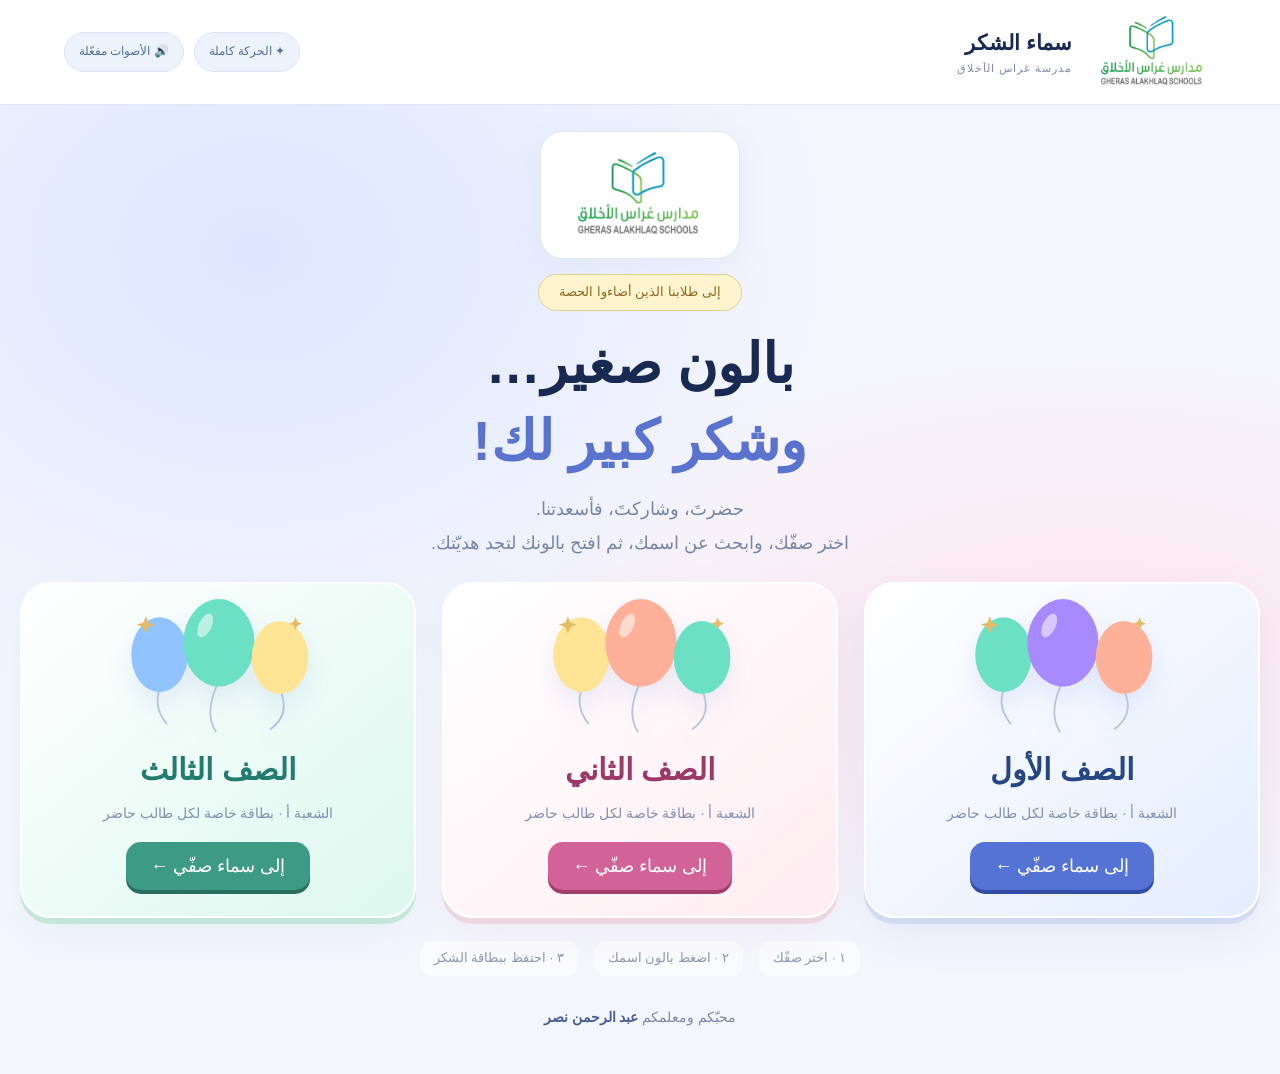
==== commit 392e1b3c: "Fix explicit animation controls, align certificate logo and add approved third-grade attendees" ====
--- a/index.html
+++ b/index.html
@@ -2,8 +2,15 @@
 :root{--ink:#192a52;--gold:#e4b858;--blue:#5273d9;--pink:#df6a9c}*{box-sizing:border-box}body{margin:0;font:17px/1.6 Tahoma,'Segoe UI',sans-serif;color:var(--ink);background:#f4f6fe;min-height:100dvh}button,input{font:inherit}button{cursor:pointer;color:inherit;border:0;transition:transform .2s,background .2s}button:focus-visible,input:focus-visible{outline:3px solid #bf8622;outline-offset:4px}button:active{transform:scale(.97)}[hidden]{display:none!important}.top{height:82px;background:#fff;display:flex;justify-content:space-between;align-items:center;padding:15px 5vw;border-bottom:1px solid #e4e8f5}.brand{font-size:21px;font-weight:bold;display:flex;gap:11px;align-items:center}.brand-star{color:#d5a443;font-size:32px}.brand small{display:block;font-size:11px;font-weight:normal;color:#7d8cab;letter-spacing:1px}.top-note{font-size:13px;color:#8390ac}.landing{min-height:calc(100dvh - 82px);padding:38px 20px 45px;text-align:center;position:relative;overflow:hidden;isolation:isolate}.landing:before{content:'';position:absolute;inset:0;z-index:-1;background:radial-gradient(ellipse at 20% 15%,#dee6ff,transparent 40%),radial-gradient(ellipse at 85% 55%,#ffe7ee,transparent 40%),#f4f6fe}.tiny-label{background:#fff4ce;color:#8c6923;border:1px solid #e6ce8e;display:inline-block;padding:7px 20px;border-radius:40px;font-size:13px}.landing h1{font-size:clamp(38px,5vw,66px);line-height:1.4;margin:22px 0 12px}.landing h1 em{color:#5973ce;font-style:normal}.lead{color:#7786a6;font-size:18px;margin:0 auto 27px;line-height:1.9;max-width:600px}.class-choices{max-width:970px;margin:auto;display:grid;grid-template-columns:1fr 1fr;gap:26px}.class-choice{border:2px solid #fff;border-radius:31px;background:linear-gradient(140deg,#fff,#e4edff);box-shadow:0 15px 40px #5d74b917,0 6px 0 #dae2f6;padding:24px 25px 26px;position:relative;overflow:hidden;min-height:310px}.class-choice:nth-child(2){background:linear-gradient(140deg,#fff,#ffedf2);box-shadow:0 15px 40px #b9759817,0 6px 0 #f0dce5}.class-choice:hover{transform:translateY(-7px)}.class-art{height:130px;display:flex;align-items:center;justify-content:center}.class-art svg{height:150px;width:210px;filter:drop-shadow(0 12px 12px #5273c71d)}.class-choice h2{font-size:30px;margin:8px 0;color:#274684}.class-choice:nth-child(2) h2{color:#9b3a68}.class-choice p{color:#8190ad;font-size:14px;margin:5px 0 17px}.class-choice .start-pill{display:inline-block;background:#5473d5;border-radius:15px;color:#fff;padding:10px 24px;font-size:18px;box-shadow:0 4px 0 #334da7}.class-choice:nth-child(2) .start-pill{background:#d26398;box-shadow:0 4px 0 #a23e6c}.teacher-line{margin:30px 0 0;color:#7c88a5;font-size:14px}.teacher-line strong{color:#485e96}.steps{display:flex;justify-content:center;gap:16px;flex-wrap:wrap;margin:23px 0;color:#8b97b1;font-size:13px}.steps span{background:#fff9;padding:7px 14px;border-radius:12px}.sky{min-height:calc(100dvh - 82px);background:radial-gradient(ellipse at 15% 10%,#314f83,transparent 60%),radial-gradient(ellipse at 95% 75%,#623d70,transparent 60%),#17284d;position:relative;overflow:hidden;color:#fff;padding:26px 5vw 45px;isolation:isolate}.starfield{position:absolute;inset:0;z-index:-1;pointer-events:none}.sky-star{position:absolute;color:#ffe1a2;opacity:.3;font-size:18px;animation:twinkle 4s ease-in-out infinite}.sky-toolbar{display:flex;align-items:center;justify-content:space-between;gap:15px;flex-wrap:wrap;position:relative;z-index:2}.back{border:1px solid #fff3;border-radius:14px;padding:9px 17px;color:#fff;background:#fff1;font-size:14px}.sky-title{text-align:center;margin:22px auto 8px}.sky-title .tiny-label{background:#ffe2a51a;color:#ffe1a2;border-color:#ffe1a244}.sky-title h1{font-size:clamp(29px,4vw,46px);margin:13px 0 5px}.sky-title p{font-size:15px;color:#c2cee9;margin:0}.search{max-width:340px;position:relative}.search input{width:100%;border:1px solid #fff3;border-radius:15px;background:#fff1;color:#fff;padding:11px 18px;font-size:14px}.search input::placeholder{color:#c5cee4}.search input:focus{background:#fff2}.class-count{font-size:13px;color:#c9d4ef}.balloon-grid{display:grid;grid-template-columns:repeat(4,minmax(0,1fr));max-width:1400px;gap:17px 25px;margin:30px auto 20px;align-items:start}.balloon-item{text-align:center;position:relative}.balloon-button{position:relative;width:100%;background:transparent;padding:0;color:#fff;display:flex;flex-direction:column;align-items:center;isolation:isolate}.balloon-float{width:min(100%,210px);height:245px;display:block;position:relative;animation:float 4.5s ease-in-out infinite;animation-delay:var(--delay)}.balloon-svg{width:100%;height:100%;overflow:visible;filter:drop-shadow(0 15px 15px #050c2855)}.balloon-button:hover .balloon-float{filter:brightness(1.14)}.balloon-button:hover .balloon-label{background:#fff2;border-color:#ffe6ac88}.balloon-label{border:1px solid #ffffff25;border-radius:18px;background:#ffffff0b;padding:11px 13px;min-height:78px;max-width:100%;width:100%;font-size:17px;line-height:1.8;transition:background .2s;overflow-wrap:anywhere}.balloon-label small{display:block;font-size:11px;color:#ccd8ed;margin-top:5px}.opened .balloon-label small{color:#ffdfa1}.opened .balloon-label{border-color:#d9ba6644}.balloon-number{position:absolute;top:56px;left:calc(50% - 31px);width:62px;height:62px;display:grid;place-items:center;color:#fff;font-size:29px;font-weight:bold;text-shadow:0 2px 3px #0002;pointer-events:none}.popping .balloon-float{animation:pop .4s ease-in forwards}.sky-note{text-align:center;color:#95a9d1;font-size:13px;margin:32px 0 0}.no-results{text-align:center;font-size:18px;padding:60px;color:#c9d4e9}.cloud{position:absolute;width:500px;height:70px;background:#fff;border-radius:100%;opacity:.03;bottom:-40px;z-index:-1}.modal{position:fixed;inset:0;background:#09152cc9;backdrop-filter:blur(10px);z-index:20;display:grid;place-items:center;padding:25px;overflow:auto}.modal-shell{position:relative;width:min(840px,100%);margin:auto}.close-card{position:absolute;top:-15px;left:-13px;width:43px;height:43px;border-radius:50%;border:3px solid #fff;background:#273e70;color:#fff;font-size:22px;z-index:3;box-shadow:0 4px 20px #0004}.card{position:relative;text-align:center;padding:36px 43px;background:radial-gradient(circle at 15% 20%,#e7edff55,transparent 60%),linear-gradient(135deg,#fffef8,#fff);color:var(--ink);border-radius:29px;border:5px solid #f2d79b;box-shadow:0 20px 70px #0004;overflow:hidden;animation:cardIn .7s cubic-bezier(.17,.9,.22,1) both}.card:before{content:'';position:absolute;inset:12px;border:1px solid #ddc58d;border-radius:19px;pointer-events:none}.card:after{content:'✧';position:absolute;top:-45px;right:-35px;font-size:200px;color:#edcf8b15;pointer-events:none}.card-school{font-size:13px;color:#8a7651;letter-spacing:1px}.card-seal{margin:18px auto 8px;width:78px;height:78px;display:grid;place-items:center;border-radius:50%;color:#c69b43;background:#fff1c9;border:1px solid #dfc487;font-size:37px;box-shadow:0 0 0 8px #f6e9c540}.card h2{font-size:clamp(27px,4vw,39px);margin:14px 0 0;color:#425b99}.card-label{color:#9b8a68;font-size:14px;margin:11px 0}.card-name{font-size:clamp(27px,4vw,52px);line-height:1.7;margin:5px auto 10px;overflow-wrap:anywhere;position:relative;font-weight:bold;color:#1f386b}.card-class{display:inline-block;border:1px solid #dfd6bb;background:#f9f4e8;padding:5px 20px;border-radius:30px;font-size:13px;color:#978155}.card-message{font-size:18px;line-height:2;color:#7b879e;max-width:610px;margin:20px auto}.card-rule{height:1px;width:100px;background:linear-gradient(to right,transparent,#d1af62,transparent);margin:20px auto}.card-teacher small{display:block;color:#9d8d6e;font-size:12px}.card-teacher strong{font-size:25px;color:#425d98;display:block;margin:4px 0}.card-footer{font-size:12px;color:#a6aec1;margin-top:12px}.card-actions{display:flex;justify-content:center;gap:12px;margin:16px 0 0;flex-wrap:wrap}.card-actions button{padding:11px 20px;border-radius:14px;background:#fff;color:#405a91;box-shadow:0 4px 0 #0c172a44;font-size:14px}.card-actions .save{background:#ffe6a9;color:#795b24}.confetti{position:fixed;inset:0;pointer-events:none;z-index:30}.status{position:fixed;bottom:15px;left:50%;transform:translateX(-50%);background:#fff0c1;color:#775d2a;padding:10px 22px;border-radius:15px;z-index:40;font-size:14px}body.locked{overflow:hidden}@keyframes float{0%,100%{transform:translateY(0) rotate(-3deg)}50%{transform:translateY(-14px) rotate(3deg)}}@keyframes twinkle{50%{opacity:.8;transform:scale(1.3)}}@keyframes pop{50%{transform:scale(1.18);opacity:1}100%{transform:scale(.1);opacity:0}}@keyframes cardIn{from{opacity:0;transform:translateY(45px) scale(.88)}to{opacity:1;transform:none}}@media(max-width:1000px){.balloon-grid{grid-template-columns:repeat(3,minmax(0,1fr));gap:15px}.balloon-float{height:220px}.balloon-number{top:49px}.sky{padding-left:25px;padding-right:25px}}@media(max-width:650px){.top{padding:12px 20px;height:72px}.brand{font-size:17px}.top-note{font-size:10px}.landing{padding:26px 16px}.class-choices{gap:14px}.class-choice{padding:18px 10px;min-height:275px}.class-choice h2{font-size:22px}.class-choice p{font-size:12px}.class-choice .start-pill{font-size:14px;padding:9px 13px}.class-art{height:120px}.class-art svg{width:150px;height:130px}.lead{font-size:15px}.sky{padding:18px 15px 30px}.sky-toolbar{gap:10px}.search{max-width:100%;flex:1;min-width:170px}.balloon-grid{grid-template-columns:repeat(2,minmax(0,1fr));gap:16px 12px;margin-top:20px}.balloon-float{height:185px;width:160px}.balloon-number{font-size:24px;top:33px}.balloon-label{font-size:14px;padding:9px 8px;min-height:90px}.sky-title p{font-size:12px}.card{padding:27px 22px;border-width:3px}.card:before{inset:8px}.card-name{font-size:29px}.card-message{font-size:15px;margin:13px auto}.card-seal{width:60px;height:60px;font-size:30px;margin-top:13px}.card-teacher strong{font-size:22px}.modal{padding:20px 15px}.close-card{left:-4px;top:-12px}.card-actions{gap:8px}.card-actions button{font-size:12px;padding:10px 13px}.card-footer{font-size:10px}}@media(max-width:370px){.class-choices{grid-template-columns:1fr}.class-choice{min-height:230px}.class-art{height:90px}.class-art svg{height:105px}.balloon-float{width:135px;height:170px}.balloon-number{top:26px}.top-note{display:none}}@media(prefers-reduced-motion:reduce){*,*:before,*:after{animation:none!important;transition:none!important}.confetti{display:none}}@media print{body>*{display:none!important}body>#cardModal{display:block!important;position:static;background:white;padding:0}body.locked{overflow:visible}.modal-shell{width:100%;margin:0}.close-card,.card-actions,.confetti{display:none!important}.card{box-shadow:none;border:5px double #c4a15a;border-radius:0;min-height:90vh;padding-top:65px;animation:none}.card-name{font-size:48px}.card-message{font-size:22px}}
 </style><style>
 .top{height:105px;box-shadow:0 6px 24px #2c46850a}.header-logo{width:126px;height:84px;object-fit:contain;background:white}.brand{gap:18px}.header-actions{display:flex;align-items:center;gap:22px}.sound-control{background:#edf3fd;color:#56709c;border:1px solid #dbe5f6;padding:9px 14px;border-radius:30px;font-size:12px}.sound-control[aria-pressed=false]{background:#f6f6f6;color:#9b9fa7}.landing{padding-top:26px;min-height:calc(100dvh - 105px)}.landing-identity{margin:0 auto 15px;background:#fff;width:200px;padding:13px 19px;border:1px solid #e3e9ee;border-radius:23px;box-shadow:0 8px 32px #658aaa12}.hero-logo{display:block;width:100%;height:100px;object-fit:contain}.landing h1{font-size:clamp(35px,4.3vw,58px);margin-top:15px}.landing .lead{margin-bottom:22px}.class-choice{min-height:300px;box-shadow:0 16px 44px #5d74b91a,0 6px 0 #dae2f6}.class-choice:after{content:'';position:absolute;inset:-100% 0;background:linear-gradient(110deg,transparent 42%,#fff8 49%,transparent 56%);transform:translateX(150%);pointer-events:none;transition:transform 1s}.class-choice:hover:after{transform:translateX(-150%)}.class-art svg{animation:classFloat 5s ease-in-out infinite}.class-choice:nth-child(2) .class-art svg{animation-delay:-2s}.sky{min-height:calc(100dvh - 105px)}.view-enter{animation:viewEnter .65s cubic-bezier(.2,.75,.25,1) both}.balloon-grid{perspective:1000px}.balloon-item{animation:balloonArrival .8s cubic-bezier(.2,.8,.25,1) both;animation-delay:calc(var(--order,0)*.06s)}.balloon-float{animation:balloonDrift var(--float-duration,4.5s) ease-in-out infinite;animation-delay:var(--delay);will-change:transform;transform-origin:50% 85%}.balloon-svg{transition:filter .35s}.balloon-button:hover .balloon-svg{filter:drop-shadow(0 16px 20px #7d9dff44) brightness(1.12)}.balloon-button:after{content:'';position:absolute;top:70px;width:125px;height:125px;z-index:-1;background:radial-gradient(circle,#ffffff14,transparent 70%);border-radius:50%;pointer-events:none}.balloon-label{box-shadow:0 8px 24px #05113222}.popping .balloon-float{animation:balloonBurst .4s ease-in both!important}.popping:after{animation:popRipple .5s ease-out both;background:transparent;border:3px solid #ffe0a0;z-index:0}.card{padding-top:24px;border:4px solid #edcd8b;background:radial-gradient(ellipse at 15% 0,#eaf7f255,transparent 55%),linear-gradient(135deg,#fffdf4,#fff);box-shadow:0 30px 100px #0005,0 0 70px #ecc46e11;isolation:isolate}.certificate-logo{display:block;width:175px;height:105px;object-fit:contain;margin:0 auto;background:#fff;border-radius:10px}.card-school{position:relative;z-index:1}.card-seal{margin:12px auto 6px;width:64px;height:64px;font-size:31px}.card h2{margin-top:9px}.certificate-motion{animation:certificateReveal 1s cubic-bezier(.17,.8,.25,1) both}.certificate-motion .card-school{animation:certificatePart .65s .1s both}.certificate-motion .card-seal{animation:sealReveal .8s .25s both}.certificate-motion h2{animation:certificatePart .7s .35s both}.certificate-motion .card-name{animation:nameReveal .8s .5s both}.certificate-motion .card-message{animation:certificatePart .7s .65s both}.certificate-motion .card-teacher{animation:certificatePart .7s .8s both}.card:after{content:'';position:absolute;inset:0;background:linear-gradient(110deg,transparent 30%,#f9e8bf55 43%,#ffffff60 49%,transparent 62%);z-index:-1;pointer-events:none;animation:certificateShine 6s ease-in-out infinite}.card-name{color:#244d79;text-shadow:0 2px 18px #7dba9b10}.card-teacher strong{color:#397b74}.card-seal:after{content:'✧';position:absolute;margin-left:-82px;margin-top:-54px;color:#d9ad54;font-size:20px;animation:sealSpark 3s ease-in-out infinite}.card-actions button{transition:transform .2s,box-shadow .2s}.card-actions button:hover{transform:translateY(-3px);box-shadow:0 7px 0 #0c172a44}@keyframes viewEnter{from{opacity:0;transform:translateY(22px)}to{opacity:1;transform:none}}@keyframes classFloat{50%{transform:translateY(-9px) rotate(2deg)}}@keyframes balloonArrival{from{opacity:0;transform:translateY(55px) scale(.85)}to{opacity:1;transform:none}}@keyframes balloonDrift{0%,100%{transform:translate(0,0) rotate(calc(var(--sway,1)*-5deg))}25%{transform:translate(5px,-10px) rotate(2deg)}50%{transform:translate(-5px,-22px) rotate(calc(var(--sway,1)*5deg))}75%{transform:translate(-8px,-9px) rotate(-2deg)}}@keyframes balloonBurst{0%{transform:scale(1)}35%{transform:scale(1.12,.92)}65%{transform:scale(.94,1.18)}100%{transform:scale(1.45);opacity:0;filter:blur(5px)}}@keyframes popRipple{from{transform:scale(.3);opacity:.9}to{transform:scale(2.3);opacity:0}}@keyframes certificateReveal{from{opacity:0;transform:perspective(1100px) rotateX(12deg) translateY(55px) scale(.92)}to{opacity:1;transform:none}}@keyframes certificatePart{from{opacity:0;transform:translateY(15px)}to{opacity:1;transform:none}}@keyframes nameReveal{from{opacity:0;transform:scale(.92);filter:blur(5px)}to{opacity:1;transform:none;filter:none}}@keyframes sealReveal{from{opacity:0;transform:scale(.25) rotate(-80deg)}to{opacity:1;transform:none}}@keyframes certificateShine{0%,15%{transform:translateX(150%)}45%,100%{transform:translateX(-150%)}}@keyframes sealSpark{50%{opacity:.25;transform:rotate(30deg) scale(.8)}}@media(max-width:650px){.top{height:90px;padding:10px 14px}.header-logo{width:88px;height:65px}.brand{gap:9px;font-size:15px}.header-actions{gap:6px}.top-note{display:none}.sound-control{font-size:10px;padding:8px}.hero-logo{height:76px}.landing-identity{width:163px;padding:9px 15px;margin-bottom:12px}.landing{padding-top:19px}.class-choice{min-height:270px}.certificate-logo{width:143px;height:88px}.card{padding-top:20px}.card-seal{width:53px;height:53px;font-size:27px}.card h2{margin-top:8px;font-size:26px}.card-label{margin:8px 0}.card-name{font-size:27px}.card-message{margin-top:14px;font-size:14px}.card-rule{margin:15px auto}.sky{min-height:calc(100dvh - 90px)}}@media print{.card,.card *{animation:none!important;opacity:1!important;transform:none!important;filter:none!important}.certificate-logo{width:230px;height:145px}.card:after{display:none}.card{padding-top:30px}}@media(prefers-reduced-motion:reduce){*,*:before,*:after{animation:none!important;transition:none!important}.balloon-float{will-change:auto}.certificate-motion .card-school,.certificate-motion .card-seal,.certificate-motion h2,.certificate-motion .card-name,.certificate-motion .card-message,.certificate-motion .card-teacher{opacity:1;transform:none;filter:none}}
-</style></head><body><header class="top"><div class="brand"><img class="school-logo header-logo" src="" alt="شعار مدارس غراس الأخلاق"><div>سماء الشكر<small>مدرسة غراس الأخلاق</small></div></div><div class="header-actions"><span class="top-note">كل حضور جميل… يستحق كلمة شكر</span><button id="soundToggle" class="sound-control" aria-pressed="true">🔊 الأصوات مفعّلة</button></div></header><main class="landing" id="home"><div class="landing-identity"><img class="school-logo hero-logo" src="" alt="مدارس غراس الأخلاق"></div><span class="tiny-label">إلى طلابنا الذين أضاءوا الحصة</span><h1>بالون صغير…<br><em>وشكر كبير لك!</em></h1><p class="lead">حضرتَ، وشاركتَ، فأسعدتنا.<br>اختر صفّك، وابحث عن اسمك، ثم افتح بالونك لتجد هديّتك.</p><div class="class-choices" id="classChoices"></div><div class="steps"><span>١ · اختر صفّك</span><span>٢ · اضغط بالون اسمك</span><span>٣ · احتفظ ببطاقة الشكر</span></div><p class="teacher-line">محبّكم ومعلمكم <strong>عبد الرحمن نصر</strong></p></main><main class="sky" id="sky" hidden><div class="starfield" id="stars" aria-hidden="true"></div><div class="sky-toolbar"><button class="back" id="back">→ العودة إلى الصفوف</button><span class="class-count" id="classCount"></span><label class="search"><input id="searchName" placeholder="أبحث عن اسمي…" aria-label="ابحث عن اسمك"></label></div><div class="sky-title"><span class="tiny-label" id="classBadge"></span><h1>بالونك يحمل كلمة شكر</h1><p>ابحث عن اسمك أسفل البالون، ثم اضغطه لتفتح بطاقتك.</p></div><div class="balloon-grid" id="balloonGrid"></div><p class="no-results" id="noResults" hidden>لا يظهر اسم مطابق. جرّب كتابة جزء أقصر من اسمك.</p><p class="sky-note">يمكنك فتح بطاقتك مرة أخرى في أي وقت. هذه مساحة للاحتفاء، وليست منافسة.</p><div class="cloud"></div></main><div class="modal" id="cardModal" hidden role="dialog" aria-modal="true" aria-labelledby="cardTitle"><div class="modal-shell"><button class="close-card" id="closeCard" aria-label="إغلاق بطاقة الشكر">×</button><article class="card" id="card"><div class="card-school"><img class="school-logo certificate-logo" src="" alt="شعار مدارس غراس الأخلاق"></div><div class="card-seal" aria-hidden="true">✦</div><h2 id="cardTitle">بطاقة شكر وتقدير</h2><p class="card-label">إلى طالبنا العزيز</p><h3 class="card-name" id="cardName"></h3><span class="card-class" id="cardClass"></span><p class="card-message">شكرًا لحضورك ومشاركتك في رحلتنا التعليمية.<br>حضورك يسعدنا، وحرصك على التعلّم نعتزّ به.<br>بارك الله فيك، وزادك علمًا وخيرًا.</p><div class="card-rule"></div><div class="card-teacher"><small>محبّكم ومعلمكم</small><strong>عبد الرحمن نصر</strong></div><div class="card-footer">صنعت هذه البطاقة لأجلك… شكرًا لأنك معنا.</div></article><div class="card-actions"><button class="save" id="downloadCard">↓ احفظ بطاقتي صورة</button><button id="printCard">طباعة البطاقة</button><button id="returnBalloons">← العودة إلى البالونات</button></div></div></div><canvas class="confetti" id="confetti" aria-hidden="true"></canvas><div class="status" id="status" role="status" hidden></div><script>
-'use strict';const SCHOOL_LOGO='[data-uri]